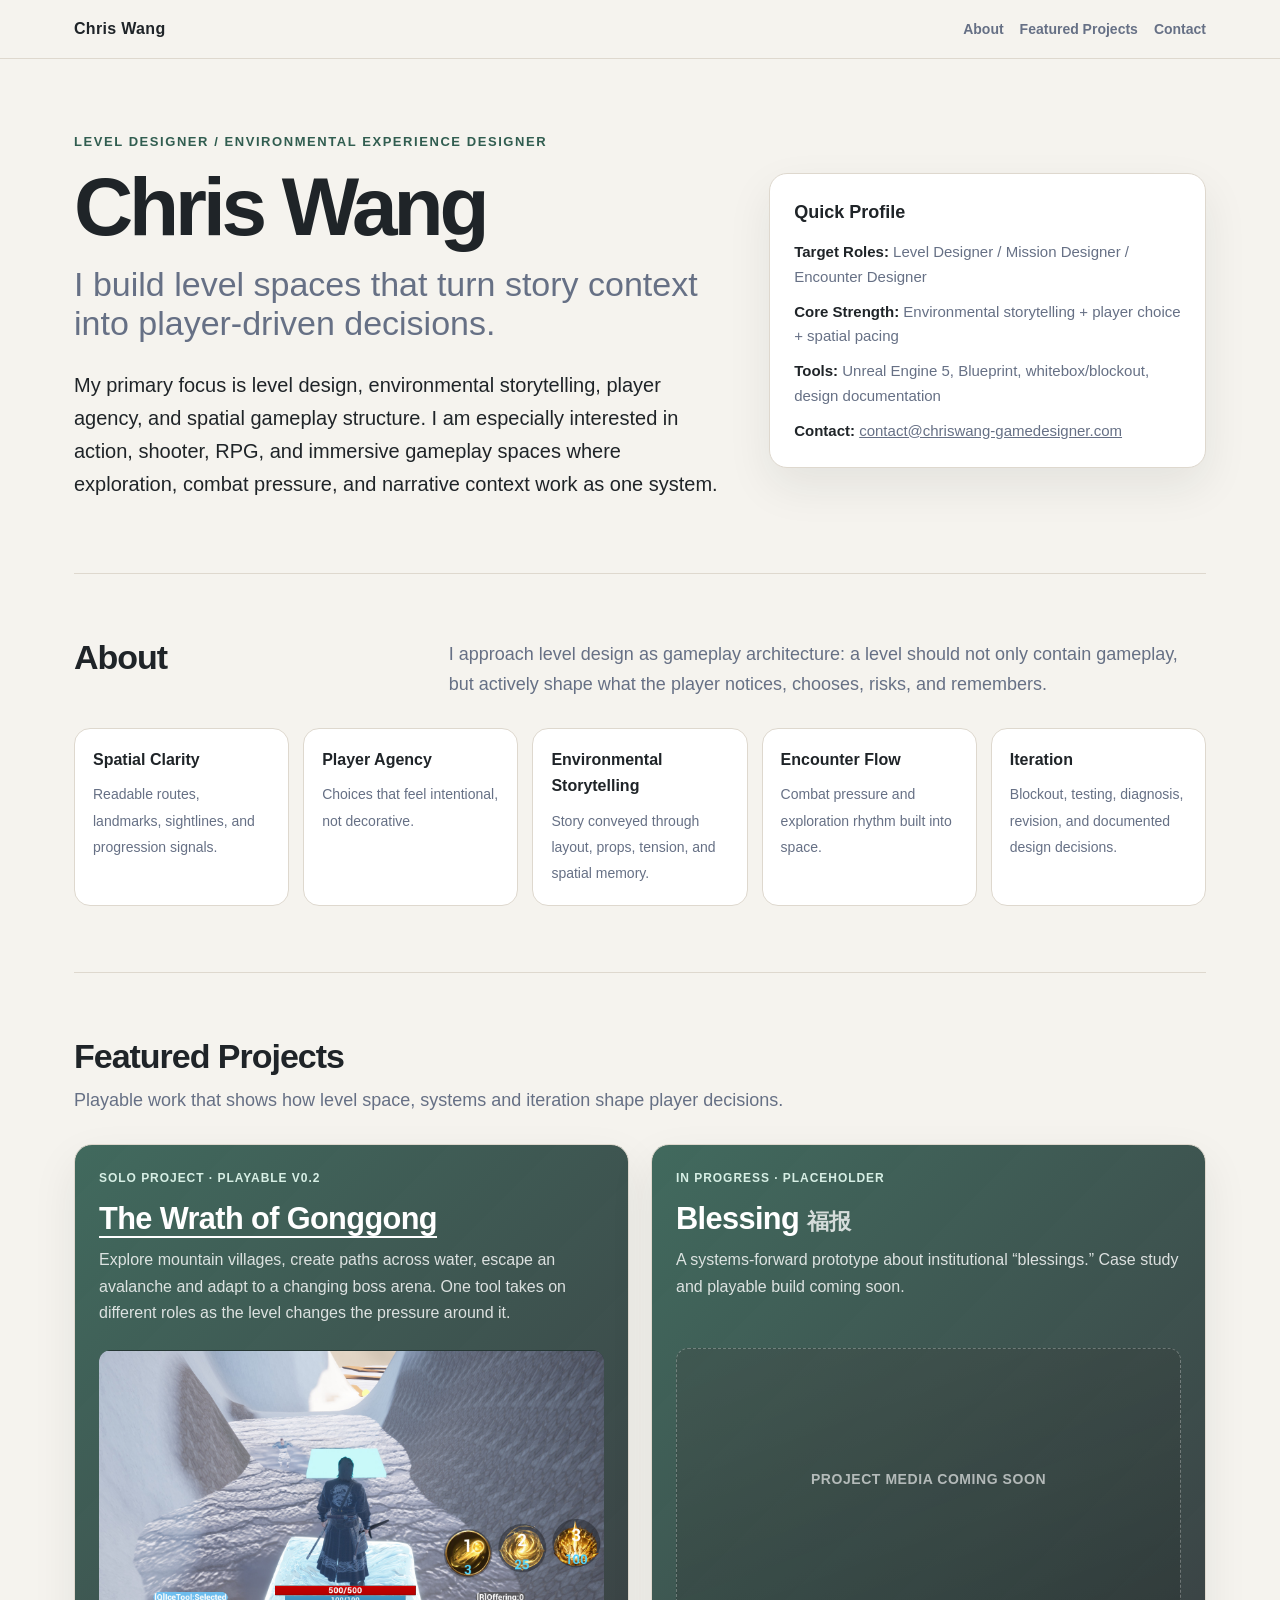
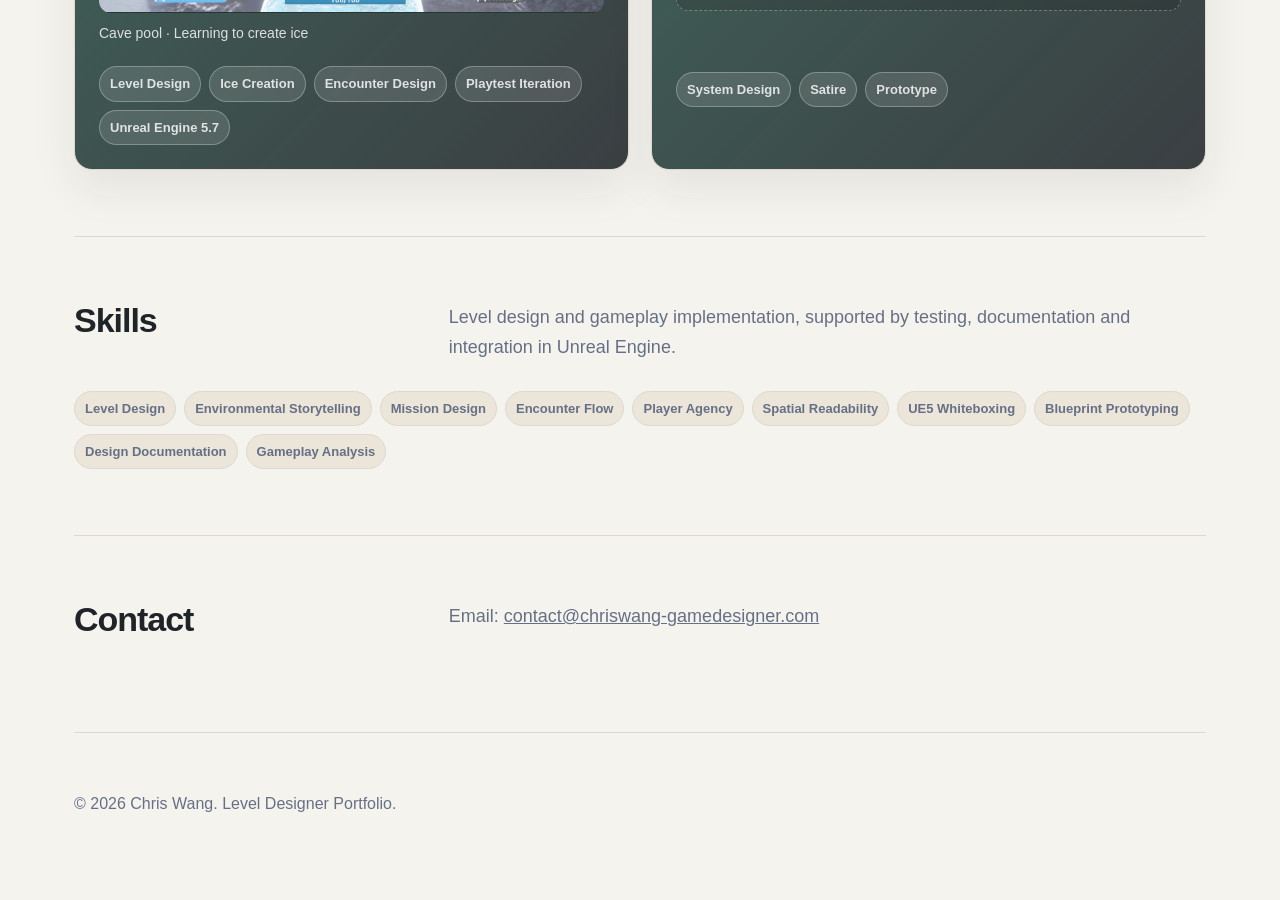
==== index.html @ 98081b34 "Add portfolio favicon from Chris badge portrait Crop the ID badge avatar and name into circular tab " ====
<!DOCTYPE html>
<html lang="en">
<head>
    <meta charset="UTF-8">
    <meta name="viewport" content="width=device-width, initial-scale=1.0">
    <meta name="description" content="Chris Wang — Level Designer. Explore The Wrath of Gonggong: a playable Unreal Engine 5.7 RPG prototype, with level flow, ice creation, playtest iterations and a downloadable case study.">
    <title>Chris Wang — Level Designer Portfolio</title>

    <link rel="icon" href="assets/favicon.ico" sizes="any">
    <link rel="icon" type="image/png" sizes="32x32" href="assets/favicon-32.png">
    <link rel="icon" type="image/png" sizes="16x16" href="assets/favicon-16.png">
    <link rel="apple-touch-icon" sizes="180x180" href="assets/apple-touch-icon.png">

    <script src="assets/home-navigation.js"></script>
    <link rel="stylesheet" href="assets/portfolio.css">
    <script src="assets/carousel.js" defer></script>
</head>

<body>

    <div class="topbar">
        <div class="topbar-inner">
            <div class="brand">Chris Wang</div>
            <nav>
                <button type="button" data-scroll-target="about">About</button>
                <button type="button" data-scroll-target="level-projects">Featured Projects</button>

                <button type="button" data-scroll-target="contact">Contact</button>
            </nav>
        </div>
    </div>

    <main class="page">
        <header class="hero" id="top">
            <div>
                <div class="eyebrow">Level Designer / Environmental Experience Designer</div>
                <h1>Chris Wang</h1>
                <p class="role">I build level spaces that turn story context into player-driven decisions.</p>
                <p class="hero-copy">
                    My primary focus is level design, environmental storytelling, player agency, and spatial gameplay structure.
                    I am especially interested in action, shooter, RPG, and immersive gameplay spaces where exploration,
                    combat pressure, and narrative context work as one system.
                </p>

            </div>

            <aside class="hero-side">
                <h2>Quick Profile</h2>
                <ul class="quick-list">
                    <li><strong>Target Roles:</strong> Level Designer / Mission Designer / Encounter Designer</li>
                    <li><strong>Core Strength:</strong> Environmental storytelling + player choice + spatial pacing</li>
                    <li><strong>Tools:</strong> Unreal Engine 5, Blueprint, whitebox/blockout, design documentation</li>
                    <li><strong>Contact:</strong> <a href="mailto:contact@chriswang-gamedesigner.com">contact@chriswang-gamedesigner.com</a></li>
                </ul>
            </aside>
        </header>

        <section id="about">
            <div class="section-head">
                <h2>About</h2>
                <p>
                    I approach level design as gameplay architecture: a level should not only contain gameplay,
                    but actively shape what the player notices, chooses, risks, and remembers.
                </p>
            </div>

            <div class="pillars">
                <div class="pillar">
                    <strong>Spatial Clarity</strong>
                    <span>Readable routes, landmarks, sightlines, and progression signals.</span>
                </div>
                <div class="pillar">
                    <strong>Player Agency</strong>
                    <span>Choices that feel intentional, not decorative.</span>
                </div>
                <div class="pillar">
                    <strong>Environmental Storytelling</strong>
                    <span>Story conveyed through layout, props, tension, and spatial memory.</span>
                </div>
                <div class="pillar">
                    <strong>Encounter Flow</strong>
                    <span>Combat pressure and exploration rhythm built into space.</span>
                </div>
                <div class="pillar">
                    <strong>Iteration</strong>
                    <span>Blockout, testing, diagnosis, revision, and documented design decisions.</span>
                </div>
            </div>
        </section>

                <section id="level-projects">
            <div class="section-head stack">
                <h2>Featured Projects</h2>
                <p>Playable work that shows how level space, systems and iteration shape player decisions.</p>
            </div>

            <div class="grid two featured-projects">
                <article class="card project-card featured">
      <div class="project-kicker">Solo project · Playable V0.2</div><h3 class="project-title"><a href="gonggong.html" target="_blank" rel="noopener">The Wrath of Gonggong<span class="sr-only"> (opens in a new tab)</span></a></h3>
      <p>Explore mountain villages, create paths across water, escape an avalanche and adapt to a changing boss arena. One tool takes on different roles as the level changes the pressure around it.</p>
      <div class="carousel" role="region" aria-roledescription="carousel" aria-label="The Wrath of Gonggong screenshots" data-carousel>
        <div class="carousel-viewport" tabindex="0" aria-label="Project screenshots. Use the left and right arrow keys to change images.">
          <div class="carousel-track"><figure class="carousel-slide" role="group" aria-roledescription="slide" aria-label="1 of 6" data-caption="Cave pool · Learning to create ice">
          <img src="assets/images/ice-learning.jpg" alt="The player stands on an ice platform while crossing the cave pool" width="1476" height="762" loading="lazy" decoding="async" draggable="false">
        </figure>
<figure class="carousel-slide" role="group" aria-roledescription="slide" aria-label="2 of 6" data-caption="Taoyuan waters · Choosing a route">
          <img src="assets/images/ice-choice.jpg" alt="Annotated gameplay view of the bridge route and the direct route across water" width="1563" height="785" loading="lazy" decoding="async" draggable="false">
        </figure>
<figure class="carousel-slide" role="group" aria-roledescription="slide" aria-label="3 of 6" data-caption="Sheltered valley · The revised troll encounter">
          <img src="assets/images/troll-after.jpg" alt="Three trolls inside the revised encounter with its ice wall visible" width="1269" height="639" loading="lazy" decoding="async" draggable="false">
        </figure>
<figure class="carousel-slide" role="group" aria-roledescription="slide" aria-label="4 of 6" data-caption="Avalanche · Making the threat clearer">
          <img src="assets/images/avalanche-after.jpg" alt="The revised avalanche front with larger and more densely arranged snowballs" width="1263" height="617" loading="lazy" decoding="async" draggable="false">
        </figure>
<figure class="carousel-slide" role="group" aria-roledescription="slide" aria-label="5 of 6" data-caption="Avalanche river · Crossing under pressure">
          <img src="assets/images/ice-pressure.jpg" alt="The river and distant cave ahead of the player during the escape" width="1473" height="747" loading="lazy" decoding="async" draggable="false">
        </figure>
<figure class="carousel-slide" role="group" aria-roledescription="slide" aria-label="6 of 6" data-caption="Boss cave · Creating safe footing">
          <img src="assets/images/ice-combat.jpg" alt="The player uses a created ice platform during the boss encounter" width="1521" height="783" loading="lazy" decoding="async" draggable="false">
        </figure></div>
          <button class="carousel-arrow carousel-prev" type="button" aria-label="Previous screenshot" hidden><svg viewBox="0 0 24 24" aria-hidden="true"><path d="m15 5-7 7 7 7"/></svg></button>
          <button class="carousel-arrow carousel-next" type="button" aria-label="Next screenshot" hidden><svg viewBox="0 0 24 24" aria-hidden="true"><path d="m9 5 7 7-7 7"/></svg></button>
        </div>
        <div class="carousel-footer">
          <p class="carousel-caption">Cave pool · Learning to create ice</p>
        </div>
        <span class="sr-only carousel-announcement" aria-live="polite" aria-atomic="true"></span>
      </div>
      <div class="tag-list"><span class="tag">Level Design</span><span class="tag">Ice Creation</span><span class="tag">Encounter Design</span><span class="tag">Playtest Iteration</span><span class="tag">Unreal Engine 5.7</span></div>
    </article>

                <article class="card project-card featured placeholder" aria-label="Blessing project placeholder">
                    <div class="project-kicker">In progress · Placeholder</div>
                    <h3 class="project-title">Blessing <span class="title-zh">福报</span></h3>
                    <p>A systems-forward prototype about institutional “blessings.” Case study and playable build coming soon.</p>
                    <div class="placeholder-media" role="img" aria-label="Screenshot placeholder for Blessing">
                        <span>Project media coming soon</span>
                    </div>
                    <div class="tag-list"><span class="tag">System Design</span><span class="tag">Satire</span><span class="tag">Prototype</span></div>
                </article>
            </div>
        </section>

<section id="skills">
            <div class="section-head">
                <h2>Skills</h2>
                <p>
                    Level design and gameplay implementation, supported by testing, documentation and integration in Unreal Engine.
                </p>
            </div>

            <div class="tag-list">
                <span class="tag">Level Design</span>
                <span class="tag">Environmental Storytelling</span>
                <span class="tag">Mission Design</span>
                <span class="tag">Encounter Flow</span>
                <span class="tag">Player Agency</span>
                <span class="tag">Spatial Readability</span>
                <span class="tag">UE5 Whiteboxing</span>
                <span class="tag">Blueprint Prototyping</span>
                <span class="tag">Design Documentation</span>
                <span class="tag">Gameplay Analysis</span>
            </div>
        </section>

        <section id="contact">
            <div class="section-head">
                <h2>Contact</h2>
                <p>
                    Email: <a href="mailto:contact@chriswang-gamedesigner.com">contact@chriswang-gamedesigner.com</a>
                </p>
            </div>
        </section>

        <footer>
            <p>© 2026 Chris Wang. Level Designer Portfolio.</p>
        </footer>
    </main>

</body>
</html>
---- assets/portfolio.css ----
:root {
    --bg: #f5f3ee;
    --panel: #ffffff;
    --ink: #1f2428;
    --muted: #667085;
    --line: #ded8ce;
    --soft: #ebe5da;
    --accent: #315d50;
    --accent-2: #9b6a3a;
    --warning: #fff6dc;
    --shadow: 0 18px 45px rgba(31, 36, 40, 0.08);
    --radius: 18px;
}

* {
    box-sizing: border-box;
}

html {
    scroll-behavior: smooth;
}

body {
    margin: 0;
    font-family: Arial, Helvetica, sans-serif;
    background: var(--bg);
    color: var(--ink);
    line-height: 1.65;
}

a {
    color: inherit;
}

.page {
    max-width: 1180px;
    margin: 0 auto;
    padding: 0 24px 56px;
}

.topbar {
    position: sticky;
    top: 0;
    z-index: 100;
    background: rgba(245, 243, 238, 0.94);
    backdrop-filter: blur(10px);
    border-bottom: 1px solid var(--line);
}

.topbar-inner {
    max-width: 1180px;
    margin: 0 auto;
    padding: 16px 24px;
    display: flex;
    align-items: center;
    justify-content: space-between;
    gap: 24px;
}

.brand {
    font-weight: 800;
    letter-spacing: 0.02em;
}

nav {
    display: flex;
    gap: 16px;
    flex-wrap: wrap;
    justify-content: flex-end;
    font-size: 14px;
    color: var(--muted);
}

nav a, nav button {
    text-decoration: none;
    font-weight: 700;
}

nav a:hover, nav button:hover {
    color: var(--ink);
    text-decoration: underline;
    text-underline-offset: 4px;
}

.hero {
    padding: 72px 0 52px;
    display: grid;
    grid-template-columns: 1.2fr 0.8fr;
    gap: 40px;
    align-items: start;
    border-bottom: 1px solid var(--line);
}

.eyebrow {
    color: var(--accent);
    text-transform: uppercase;
    letter-spacing: 0.12em;
    font-size: 13px;
    font-weight: 800;
    margin-bottom: 14px;
}

h1 {
    font-size: clamp(44px, 7vw, 82px);
    line-height: 0.98;
    margin: 0;
    letter-spacing: -0.05em;
}

.role {
    font-size: clamp(22px, 3vw, 34px);
    line-height: 1.15;
    margin: 18px 0 0;
    color: var(--muted);
    font-weight: 500;
}

.hero-copy {
    max-width: 760px;
    margin-top: 26px;
    font-size: 20px;
}

.hero-side {
    background: var(--panel);
    border: 1px solid var(--line);
    border-radius: var(--radius);
    padding: 24px;
    box-shadow: var(--shadow);
    align-self: start;
    margin-top: 42px;
}

.hero-side h2 {
    font-size: 18px;
    margin: 0 0 12px;
}

.quick-list {
    list-style: none;
    padding: 0;
    margin: 0;
    display: grid;
    gap: 10px;
    color: var(--muted);
    font-size: 15px;
}

.quick-list strong {
    color: var(--ink);
}

.cta-row {
    display: flex;
    flex-wrap: wrap;
    gap: 12px;
    margin-top: 28px;
}

.btn {
    display: inline-flex;
    align-items: center;
    justify-content: center;
    padding: 12px 16px;
    border-radius: 999px;
    font-weight: 800;
    text-decoration: none;
    border: 1px solid var(--ink);
    transition: transform 0.12s ease, background 0.12s ease;
}

.btn:hover {
    transform: translateY(-1px);
}

.btn.primary {
    color: white;
    background: var(--ink);
}

.btn.secondary {
    background: transparent;
}

section {
    padding: 66px 0;
    border-bottom: 1px solid var(--line);
}

.section-head {
    display: grid;
    grid-template-columns: 0.45fr 1fr;
    gap: 34px;
    margin-bottom: 28px;
}

.section-head h2 {
    font-size: 34px;
    line-height: 1.05;
    margin: 0;
    letter-spacing: -0.03em;
}

.section-head p {
    margin: 0;
    color: var(--muted);
    font-size: 18px;
    max-width: 760px;
}

.section-head.stack {
    grid-template-columns: 1fr;
    gap: 12px;
}

.section-head.stack p {
    max-width: 720px;
}

.grid {
    display: grid;
    gap: 22px;
}

.grid.two {
    grid-template-columns: repeat(2, minmax(0, 1fr));
}

.grid.three {
    grid-template-columns: repeat(3, minmax(0, 1fr));
}

.card {
    background: var(--panel);
    border: 1px solid var(--line);
    border-radius: var(--radius);
    padding: 24px;
    box-shadow: var(--shadow);
}

.card h3,
.card h4 {
    margin-top: 0;
    line-height: 1.18;
}

.card p {
    color: var(--muted);
}

.project-card {
    display: flex;
    flex-direction: column;
    min-height: 100%;
    text-decoration: none;
    color: inherit;
    position: relative;
    overflow: hidden;
}



.project-card.featured {
    grid-column: span 1;
    min-height: 0;
    background:
        linear-gradient(135deg, rgba(49, 93, 80, 0.92), rgba(31, 36, 40, 0.88)),
        var(--panel);
    color: white;
}

.featured-projects {
    align-items: stretch;
}

.featured-projects .project-card.featured {
    min-height: 100%;
    display: grid;
    grid-template-rows: auto auto auto minmax(0, 1fr) auto;
    grid-template-areas:
        "kicker"
        "title"
        "summary"
        "media"
        "tags";
    gap: 0;
}

.featured-projects .project-kicker { grid-area: kicker; }
.featured-projects .project-title { grid-area: title; }
.featured-projects .project-card.featured > p { grid-area: summary; margin: 0 0 4px; min-height: 4.8em; }
.featured-projects .carousel,
.featured-projects .placeholder-media { grid-area: media; align-self: start; width: 100%; }
.featured-projects .tag-list {
    grid-area: tags;
    margin-top: 18px;
    min-height: 4.6em;
    align-content: start;
}

.featured-projects .placeholder-media {
    margin: 20px 0 4px;
}


.project-card.featured .project-title .title-zh {
    font-weight: 600;
    opacity: 0.78;
    font-size: 0.72em;
    letter-spacing: 0;
}

.placeholder-media {
    margin: 20px 0 4px;
    aspect-ratio: 1.92;
    border-radius: 12px;
    background:
        linear-gradient(160deg, rgba(255, 255, 255, 0.08), rgba(255, 255, 255, 0.02)),
        rgba(22, 32, 30, 0.35);
    border: 1px dashed rgba(255, 255, 255, 0.28);
    display: grid;
    place-items: center;
    text-align: center;
    padding: 24px;
    color: rgba(255, 255, 255, 0.62);
    font-size: 14px;
    font-weight: 700;
    letter-spacing: 0.04em;
    text-transform: uppercase;
}

.project-card.featured p,
.project-card.featured .meta,
.project-card.featured .tag {
    color: rgba(255, 255, 255, 0.82);
}

.project-title {
    font-size: 28px;
    margin: 0 0 10px;
    letter-spacing: -0.02em;
}

.project-card.featured .project-title {
    font-size: clamp(26px, 2.4vw, 32px);
}

.project-kicker {
    font-weight: 800;
    color: var(--accent);
    text-transform: uppercase;
    letter-spacing: 0.08em;
    font-size: 12px;
    margin-bottom: 12px;
}

.project-card.featured .project-kicker {
    color: #d7efe5;
}

.tag-list {
    display: flex;
    flex-wrap: wrap;
    gap: 8px;
    margin: 18px 0 0;
}

.tag {
    display: inline-flex;
    align-items: center;
    border: 1px solid var(--line);
    background: var(--soft);
    border-radius: 999px;
    padding: 6px 10px;
    font-size: 13px;
    font-weight: 700;
    color: var(--muted);
}

.featured .tag {
    border-color: rgba(255, 255, 255, 0.28);
    background: rgba(255, 255, 255, 0.12);
}

.meta {
    margin-top: auto;
    padding-top: 26px;
    color: var(--muted);
    font-weight: 800;
}

.pillars {
    display: grid;
    grid-template-columns: repeat(5, minmax(0, 1fr));
    gap: 14px;
}

.pillar {
    background: var(--panel);
    border: 1px solid var(--line);
    border-radius: 16px;
    padding: 18px;
}

.pillar strong {
    display: block;
    margin-bottom: 8px;
}

.pillar span {
    color: var(--muted);
    font-size: 14px;
}

.detail {
    padding-top: 84px;
}

.detail-header {
    background: var(--panel);
    border: 1px solid var(--line);
    border-radius: 26px;
    padding: 34px;
    box-shadow: var(--shadow);
}

.detail-header h2 {
    font-size: 44px;
    line-height: 1.05;
    letter-spacing: -0.04em;
    margin: 0 0 14px;
}

.detail-header p {
    font-size: 18px;
    color: var(--muted);
    max-width: 840px;
}

.detail-layout {
    display: grid;
    grid-template-columns: 0.82fr 1.18fr;
    gap: 24px;
    margin-top: 26px;
}

.sidebar-box {
    background: var(--panel);
    border: 1px solid var(--line);
    border-radius: var(--radius);
    padding: 22px;
    height: fit-content;
}

.sidebar-box h3 {
    margin-top: 0;
}

.check-list {
    padding-left: 20px;
    color: var(--muted);
}

.check-list li {
    margin: 8px 0;
}

.module {
    background: var(--panel);
    border: 1px solid var(--line);
    border-radius: var(--radius);
    padding: 24px;
    margin-bottom: 20px;
    box-shadow: var(--shadow);
}

.module h3 {
    margin-top: 0;
    font-size: 24px;
}

.module p,
.module li {
    color: var(--muted);
}

.table {
    width: 100%;
    border-collapse: collapse;
    margin-top: 16px;
    overflow: hidden;
    border-radius: 12px;
}

.table th,
.table td {
    text-align: left;
    vertical-align: top;
    border: 1px solid var(--line);
    padding: 12px;
}

.table th {
    background: var(--soft);
}

.process-strip {
    display: grid;
    grid-template-columns: repeat(4, minmax(0, 1fr));
    gap: 12px;
}

.step {
    background: var(--panel);
    border: 1px solid var(--line);
    border-radius: 16px;
    padding: 18px;
}

.step b {
    display: inline-flex;
    align-items: center;
    justify-content: center;
    width: 30px;
    height: 30px;
    border-radius: 999px;
    background: var(--ink);
    color: white;
    margin-bottom: 12px;
}

.note {
    background: var(--warning);
    border-left: 5px solid #d2a33a;
    border-radius: 12px;
    padding: 16px 18px;
    color: #5f4520;
}

footer {
    padding: 42px 0 10px;
    color: var(--muted);
}

@media (max-width: 980px) {
    .hero,
    .section-head,
    .detail-layout {
        grid-template-columns: 1fr;
    }

    .hero-side {
        margin-top: 0;
    }

    .project-card.featured {
        grid-column: span 1;
    }

    .grid.three,
    .grid.two,
    .pillars,
    .process-strip {
        grid-template-columns: 1fr;
    }
}

@media (max-width: 680px) {
    .topbar-inner {
        align-items: flex-start;
        flex-direction: column;
    }

    nav {
        justify-content: flex-start;
    }

    .page {
        padding: 0 16px 40px;
    }

    .hero {
        padding-top: 52px;
    }

    .detail-header h2 {
        font-size: 34px;
    }

    .project-card.featured .project-title {
        font-size: 32px;
    }
}


/* Published project materials, using the existing portfolio theme. */
section, header[id] { scroll-margin-top: 100px; }
a:focus-visible, summary:focus-visible, [tabindex]:focus-visible { outline: 3px solid var(--accent-2); outline-offset: 5px; }
.project-cover { display: block; width: 100%; height: auto; border-radius: 12px; margin: 20px 0; }
.detail-layout { grid-template-columns: minmax(0, .52fr) minmax(0, 1.48fr); }
.detail-layout > *, .quick-list li { min-width: 0; overflow-wrap: anywhere; }
.evidence-image { margin: 20px 0; }
.evidence-image img { display: block; width: 100%; height: auto; border: 1px solid var(--line); border-radius: 10px; }
figcaption, .caption { font-size: 14px; color: var(--muted); line-height: 1.5; margin-top: 10px; }
.comparison-grid, .mechanic-grid { display: grid; grid-template-columns: repeat(2, minmax(0, 1fr)); gap: 20px; }
.mechanic-stage h4 { font-size: 20px; margin-bottom: 0; }
.mechanic-stage .evidence-image { margin: 16px 0; }
.mechanic-stage figcaption { display: none; }
.material-links { list-style: none; padding: 0; margin: 0 0 26px; }
.material-links li { margin: 16px 0; }
.material-links a { font-weight: 700; text-underline-offset: 3px; }
.material-links span { display: block; font-size: 14px; color: var(--muted); }
details { border-top: 1px solid var(--line); padding-top: 18px; }
summary { font-weight: 700; cursor: pointer; }
.table-scroll { max-width: 100%; overflow-x: auto; }
.table { font-size: 14px; min-width: 530px; line-height: 1.55; }
.table tbody th { background: transparent; }
.table th:first-child { width: 22%; }
.topbar-inner { gap: 16px; }
@media (max-width: 980px) { .detail-layout { grid-template-columns: 1fr; } }
@media (max-width: 680px) {
    section, header[id] { scroll-margin-top: 125px; }
    .comparison-grid, .mechanic-grid { grid-template-columns: 1fr; }
    .detail-header, .module, .card, .hero-side { padding: 22px; }
    .btn { max-width: 100%; font-size: 15px; text-align: center; }
    nav { gap: 8px 15px; }
    .project-cover { border-radius: 8px; }
    .table { min-width: 0; }
    .table thead { position: absolute; width: 1px; height: 1px; overflow: hidden; clip-path: inset(50%); }
    .table, .table tbody, .table tr, .table td, .table tbody th { display: block; width: 100%; }
    .table tr { margin-bottom: 16px; }
    .table tbody th:first-child { background: var(--soft); width: 100%; }
    .table td { border-top: 0; }
    .table td::before { display: block; font-weight: 700; color: var(--ink); margin-bottom: 4px; }
    .table td:nth-child(2)::before { content: "Player activity"; }
    .table td:nth-child(3)::before { content: "Design purpose"; }
}
@media (prefers-reduced-motion: reduce) { html { scroll-behavior: auto; } .btn { transition: none; } }

/* The project title is the card's only navigation link. */
.project-title a {
    text-decoration: underline;
    text-decoration-thickness: 2px;
    text-underline-offset: 7px;
    transition: color 150ms ease;
}
.project-title a:hover, .project-title a:focus-visible { color: #bfe8d9; }
.brand { text-decoration: none; }
button { font: inherit; }
nav button { padding: 0; border: 0; background: none; color: inherit; font-weight: 700; cursor: pointer; }
button.btn { cursor: pointer; }
button:focus-visible { outline: 3px solid #d2a33a; outline-offset: 4px; }
[hidden] { display: none !important; }
.sr-only {
    position: absolute;
    width: 1px;
    height: 1px;
    padding: 0;
    margin: -1px;
    overflow: hidden;
    clip-path: inset(50%);
    white-space: nowrap;
    border: 0;
}

.carousel { margin: 20px 0 4px; min-width: 0; }
.carousel-viewport {
    position: relative;
    overflow: hidden;
    border-radius: 12px;
    background: #253734;
    touch-action: pan-y pinch-zoom;
}
.carousel-track { display: flex; }
.carousel-track.is-moving { transition: transform 450ms ease-in-out; }
.carousel-slide { margin: 0; flex: 0 0 100%; min-width: 0; }
.carousel-slide img {
    display: block;
    width: 100%;
    height: auto;
    aspect-ratio: 1.92;
    object-fit: contain;
    user-select: none;
}
.carousel:not(.is-ready) .carousel-slide:not(:first-child) { display: none; }
.carousel-arrow {
    position: absolute;
    top: 50%;
    transform: translateY(-50%);
    width: 44px;
    height: 52px;
    display: grid;
    place-items: center;
    padding: 10px;
    border: 1px solid rgba(255, 255, 255, .45);
    border-radius: 10px;
    background: rgba(22, 32, 30, .75);
    color: #fff;
    cursor: pointer;
    opacity: 0;
    pointer-events: none;
    transition: opacity 150ms ease, background 150ms ease;
}
.carousel-prev { left: 14px; }
.carousel-next { right: 14px; }
.carousel-arrow svg { width: 24px; height: 24px; fill: none; stroke: currentColor; stroke-width: 2; }
.carousel-viewport:hover .carousel-arrow,
.carousel-viewport:focus-visible .carousel-arrow,
.carousel-viewport:has(:focus-visible) .carousel-arrow { opacity: 1; pointer-events: auto; }
.carousel-arrow:hover { background: rgba(22, 32, 30, .95); }
.carousel-footer { padding-top: 10px; }
.carousel-footer .carousel-caption { margin: 0; font-size: 14px; line-height: 1.5; color: #e0e9e6; }

/* A wider reading page, with separate summary and materials rails. */
.project-page .page, .project-page .topbar-inner { max-width: 1600px; padding-left: 32px; padding-right: 32px; }
.project-page-content { padding-top: 26px; }
.project-page .detail-header h1 { font-size: clamp(34px, 4.2vw, 56px); line-height: 1.08; letter-spacing: -.04em; }
.project-page .detail-header p { max-width: 950px; }
.project-page #process { padding: 44px 0; }
.project-page .section-head { grid-template-columns: 250px minmax(0, 1fr); gap: 24px; }
.project-page .section-head p { max-width: 930px; font-size: 17px; }
.project-page .section-head h2 { font-size: 30px; }
.project-page .process-strip { gap: 16px; }
.project-page .step { padding: 20px; }
.project-page .step h3 { margin: 4px 0 12px; font-size: 19px; }
.project-page .step p { margin: 0; font-size: 15px; color: var(--muted); line-height: 1.6; }
.project-page .step b { margin-bottom: 8px; }
.project-case { padding: 36px 0 44px; }
.project-page .detail-layout {
    grid-template-columns: 240px minmax(0, 1fr) 260px;
    grid-template-areas: "summary content materials";
    gap: 24px;
    margin: 0;
    align-items: start;
}
.project-summary { grid-area: summary; }
.case-content { grid-area: content; }
.project-materials { grid-area: materials; scroll-margin-top: 95px; }
.project-page .sidebar-box { padding: 20px; overflow-wrap: normal; font-size: 14px; line-height: 1.6; }
.project-page .sidebar-box h2 { font-size: 18px; line-height: 1.3; margin: 0 0 20px; }
.summary-list { margin: 0; }
.summary-list dt { font-weight: 700; margin-top: 18px; color: var(--ink); }
.summary-list dt:first-child { margin-top: 0; }
.summary-list dd { margin: 4px 0 0; color: var(--muted); }
.project-page .material-links { margin-bottom: 22px; }
.project-page .material-links li { margin: 0 0 18px; }
.project-page .material-links li:last-child { margin-bottom: 0; }
.project-page .material-links span { font-size: 13px; margin-top: 4px; }
.project-page .check-list { padding-left: 18px; }
.project-page .module { padding: 28px; overflow-wrap: normal; }
.project-page .module h3 { font-size: 25px; line-height: 1.3; margin-bottom: 22px; }
.project-page .module p { line-height: 1.7; }
.project-page .module:last-child { margin-bottom: 0; }
.project-page .table { min-width: 0; }
.project-page .comparison-grid, .project-page .mechanic-grid { gap: 20px; }
.project-page .caption, .project-page figcaption { font-size: 13px; }

@media (max-width: 1279px) {
    .project-page .detail-layout { grid-template-columns: repeat(2, minmax(0, 1fr)); grid-template-areas: "summary materials" "content content"; }
    .project-page .sidebar-box { height: 100%; font-size: 15px; }
    .project-page .summary-list { display: grid; grid-template-columns: 78px 1fr; gap: 16px 12px; }
    .project-page .summary-list dt, .project-page .summary-list dd { margin: 0; }
    .project-page .process-strip { grid-template-columns: repeat(2, minmax(0, 1fr)); }
}
@media (max-width: 680px) {
    .carousel-footer .carousel-caption { font-size: 12px; }
    .carousel-arrow { width: 36px; height: 44px; padding: 6px; }
    .carousel-prev { left: 8px; }
    .carousel-next { right: 8px; }
    .project-page .page, .project-page .topbar-inner { padding-left: 16px; padding-right: 16px; }
    .project-page .detail-layout { grid-template-columns: 1fr; grid-template-areas: "summary" "materials" "content"; gap: 20px; }
    .project-page .section-head { grid-template-columns: 1fr; gap: 16px; }
    .project-page .process-strip { grid-template-columns: 1fr; }
    .project-page .module { padding: 22px; }
    .project-page .module h3 { font-size: 23px; }
    .project-page .summary-list { grid-template-columns: 1fr; gap: 0; }
    .project-page .summary-list dt { margin-top: 16px; }
    .project-page .summary-list dt:first-child { margin-top: 0; }
    .project-page .summary-list dd { margin-top: 4px; }
    .project-page .project-materials { scroll-margin-top: 130px; }
}
@media (hover: none), (pointer: coarse) { .carousel-arrow { opacity: 1; pointer-events: auto; } }
@media (prefers-reduced-motion: reduce) { .carousel-track.is-moving, .carousel-arrow, .project-title a { transition: none; } }
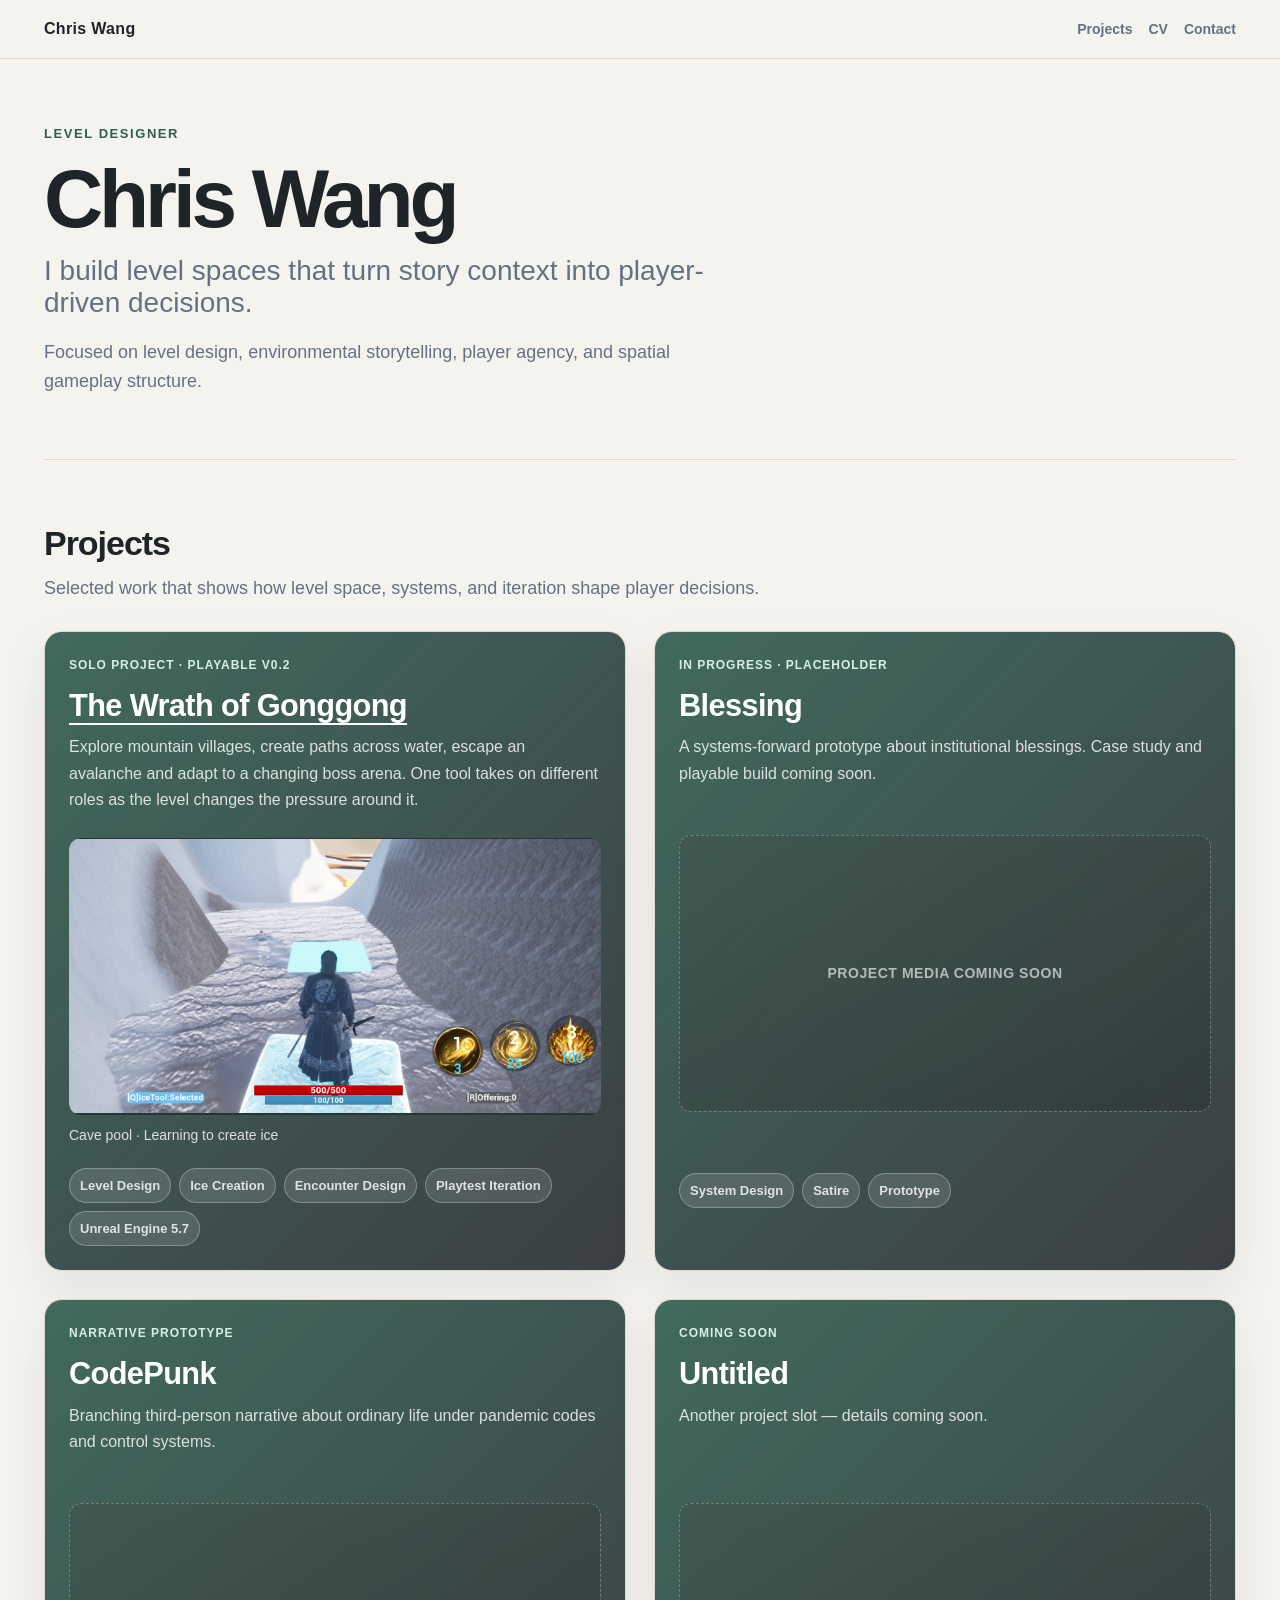
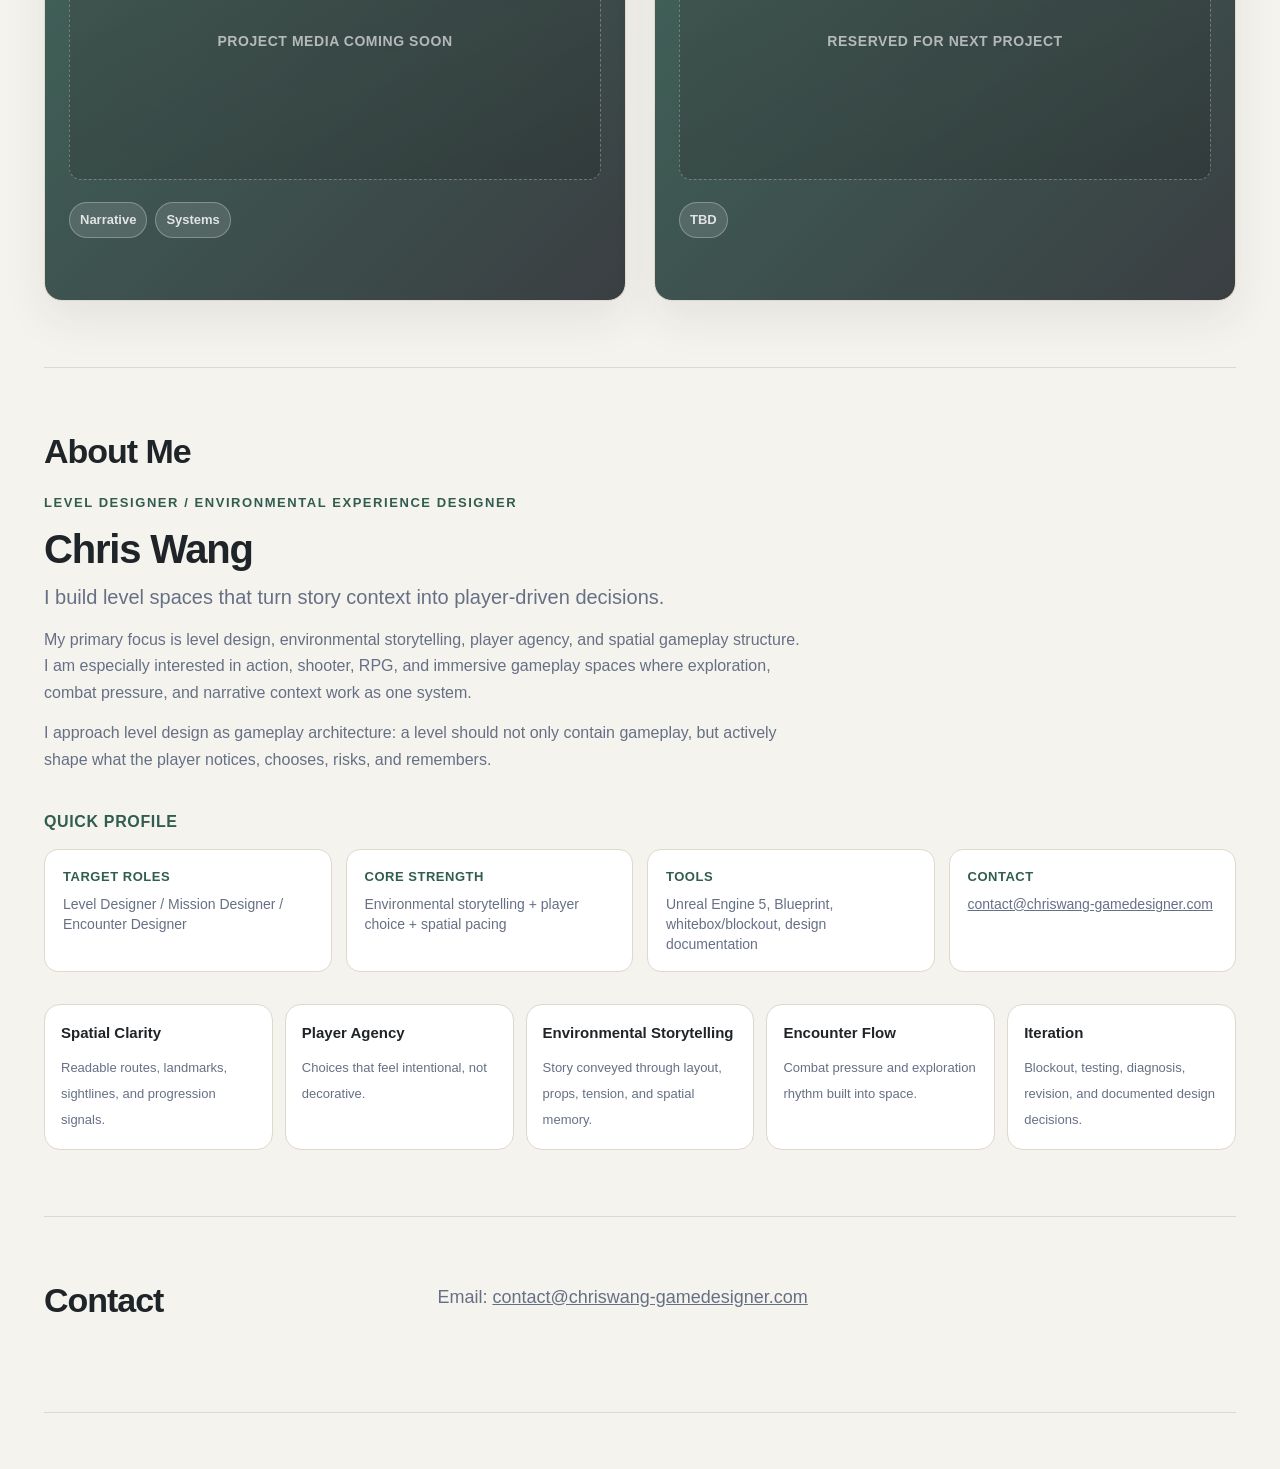
==== commit f697063a: "Redesign homepage: short intro, 2x2 projects, lighter About, CV page Rebuild index on redesign/wider" ====
--- a/index.html
+++ b/index.html
@@ -4,7 +4,7 @@
     <meta charset="UTF-8">
     <meta name="viewport" content="width=device-width, initial-scale=1.0">
     <meta name="description" content="Chris Wang — Level Designer. Explore The Wrath of Gonggong: a playable Unreal Engine 5.7 RPG prototype, with level flow, ice creation, playtest iterations and a downloadable case study.">
-    <title>Chris Wang — Level Designer Portfolio</title>
+    <title>Chris Wang's Game Portfolio</title>
 
     <link rel="icon" href="assets/favicon.ico" sizes="any">
     <link rel="icon" type="image/png" sizes="32x32" href="assets/favicon-32.png">
@@ -22,49 +22,157 @@
         <div class="topbar-inner">
             <div class="brand">Chris Wang</div>
             <nav>
-                <button type="button" data-scroll-target="about">About</button>
-                <button type="button" data-scroll-target="level-projects">Featured Projects</button>
-
+                <button type="button" data-scroll-target="projects">Projects</button>
+                <a href="cv.html" target="_blank" rel="noopener">CV<span class="sr-only"> (opens in a new tab)</span></a>
                 <button type="button" data-scroll-target="contact">Contact</button>
             </nav>
         </div>
     </div>
 
     <main class="page">
-        <header class="hero" id="top">
-            <div>
+        <header class="hero hero-compact" id="top">
+            <div class="eyebrow">Level Designer</div>
+            <h1>Chris Wang</h1>
+            <p class="role">I build level spaces that turn story context into player-driven decisions.</p>
+            <p class="hero-copy">
+                Focused on level design, environmental storytelling, player agency, and spatial gameplay structure.
+            </p>
+        </header>
+
+        <section id="projects">
+            <div class="section-head stack">
+                <h2>Projects</h2>
+                <p>Selected work that shows how level space, systems, and iteration shape player decisions.</p>
+            </div>
+
+            <div class="grid two featured-projects">
+                <article class="card project-card featured">
+                    <div class="project-kicker">Solo project · Playable V0.2</div>
+                    <h3 class="project-title"><a href="gonggong.html" target="_blank" rel="noopener">The Wrath of Gonggong<span class="sr-only"> (opens in a new tab)</span></a></h3>
+                    <p>Explore mountain villages, create paths across water, escape an avalanche and adapt to a changing boss arena. One tool takes on different roles as the level changes the pressure around it.</p>
+                    <div class="carousel" role="region" aria-roledescription="carousel" aria-label="The Wrath of Gonggong screenshots" data-carousel>
+                        <div class="carousel-viewport" tabindex="0" aria-label="Project screenshots. Use the left and right arrow keys to change images.">
+                            <div class="carousel-track">
+                                <figure class="carousel-slide" role="group" aria-roledescription="slide" aria-label="1 of 6" data-caption="Cave pool · Learning to create ice">
+                                    <img src="assets/images/ice-learning.jpg" alt="The player stands on an ice platform while crossing the cave pool" width="1476" height="762" loading="lazy" decoding="async" draggable="false">
+                                </figure>
+                                <figure class="carousel-slide" role="group" aria-roledescription="slide" aria-label="2 of 6" data-caption="Taoyuan waters · Choosing a route">
+                                    <img src="assets/images/ice-choice.jpg" alt="Annotated gameplay view of the bridge route and the direct route across water" width="1563" height="785" loading="lazy" decoding="async" draggable="false">
+                                </figure>
+                                <figure class="carousel-slide" role="group" aria-roledescription="slide" aria-label="3 of 6" data-caption="Sheltered valley · The revised troll encounter">
+                                    <img src="assets/images/troll-after.jpg" alt="Three trolls inside the revised encounter with its ice wall visible" width="1269" height="639" loading="lazy" decoding="async" draggable="false">
+                                </figure>
+                                <figure class="carousel-slide" role="group" aria-roledescription="slide" aria-label="4 of 6" data-caption="Avalanche · Making the threat clearer">
+                                    <img src="assets/images/avalanche-after.jpg" alt="The revised avalanche front with larger and more densely arranged snowballs" width="1263" height="617" loading="lazy" decoding="async" draggable="false">
+                                </figure>
+                                <figure class="carousel-slide" role="group" aria-roledescription="slide" aria-label="5 of 6" data-caption="Avalanche river · Crossing under pressure">
+                                    <img src="assets/images/ice-pressure.jpg" alt="The river and distant cave ahead of the player during the escape" width="1473" height="747" loading="lazy" decoding="async" draggable="false">
+                                </figure>
+                                <figure class="carousel-slide" role="group" aria-roledescription="slide" aria-label="6 of 6" data-caption="Boss cave · Creating safe footing">
+                                    <img src="assets/images/ice-combat.jpg" alt="The player uses a created ice platform during the boss encounter" width="1521" height="783" loading="lazy" decoding="async" draggable="false">
+                                </figure>
+                            </div>
+                            <button class="carousel-arrow carousel-prev" type="button" aria-label="Previous screenshot" hidden><svg viewBox="0 0 24 24" aria-hidden="true"><path d="m15 5-7 7 7 7"/></svg></button>
+                            <button class="carousel-arrow carousel-next" type="button" aria-label="Next screenshot" hidden><svg viewBox="0 0 24 24" aria-hidden="true"><path d="m9 5 7 7-7 7"/></svg></button>
+                        </div>
+                        <div class="carousel-footer">
+                            <p class="carousel-caption">Cave pool · Learning to create ice</p>
+                        </div>
+                        <span class="sr-only carousel-announcement" aria-live="polite" aria-atomic="true"></span>
+                    </div>
+                    <div class="tag-list">
+                        <span class="tag">Level Design</span>
+                        <span class="tag">Ice Creation</span>
+                        <span class="tag">Encounter Design</span>
+                        <span class="tag">Playtest Iteration</span>
+                        <span class="tag">Unreal Engine 5.7</span>
+                    </div>
+                </article>
+
+                <article class="card project-card featured placeholder" aria-label="Blessing project placeholder">
+                    <div class="project-kicker">In progress · Placeholder</div>
+                    <h3 class="project-title">Blessing</h3>
+                    <p>A systems-forward prototype about institutional blessings. Case study and playable build coming soon.</p>
+                    <div class="placeholder-media" role="img" aria-label="Screenshot placeholder for Blessing">
+                        <span>Project media coming soon</span>
+                    </div>
+                    <div class="tag-list">
+                        <span class="tag">System Design</span>
+                        <span class="tag">Satire</span>
+                        <span class="tag">Prototype</span>
+                    </div>
+                </article>
+
+                <article class="card project-card featured placeholder" aria-label="CodePunk project placeholder">
+                    <div class="project-kicker">Narrative Prototype</div>
+                    <h3 class="project-title">CodePunk</h3>
+                    <p>Branching third-person narrative about ordinary life under pandemic codes and control systems.</p>
+                    <div class="placeholder-media" role="img" aria-label="Screenshot placeholder for CodePunk">
+                        <span>Project media coming soon</span>
+                    </div>
+                    <div class="tag-list">
+                        <span class="tag">Narrative</span>
+                        <span class="tag">Systems</span>
+                    </div>
+                </article>
+
+                <article class="card project-card featured placeholder empty-slot" aria-label="Project slot coming soon">
+                    <div class="project-kicker">Coming soon</div>
+                    <h3 class="project-title">Untitled</h3>
+                    <p>Another project slot — details coming soon.</p>
+                    <div class="placeholder-media" role="img" aria-label="Empty project placeholder">
+                        <span>Reserved for next project</span>
+                    </div>
+                    <div class="tag-list">
+                        <span class="tag">TBD</span>
+                    </div>
+                </article>
+            </div>
+        </section>
+
+        <section id="about" class="about-section">
+            <div class="section-head stack">
+                <h2>About Me</h2>
+            </div>
+
+            <div class="about-intro">
                 <div class="eyebrow">Level Designer / Environmental Experience Designer</div>
-                <h1>Chris Wang</h1>
-                <p class="role">I build level spaces that turn story context into player-driven decisions.</p>
-                <p class="hero-copy">
+                <h3 class="about-name">Chris Wang</h3>
+                <p class="about-lead">I build level spaces that turn story context into player-driven decisions.</p>
+                <p class="about-body">
                     My primary focus is level design, environmental storytelling, player agency, and spatial gameplay structure.
                     I am especially interested in action, shooter, RPG, and immersive gameplay spaces where exploration,
                     combat pressure, and narrative context work as one system.
                 </p>
-
-            </div>
-
-            <aside class="hero-side">
-                <h2>Quick Profile</h2>
-                <ul class="quick-list">
-                    <li><strong>Target Roles:</strong> Level Designer / Mission Designer / Encounter Designer</li>
-                    <li><strong>Core Strength:</strong> Environmental storytelling + player choice + spatial pacing</li>
-                    <li><strong>Tools:</strong> Unreal Engine 5, Blueprint, whitebox/blockout, design documentation</li>
-                    <li><strong>Contact:</strong> <a href="mailto:contact@chriswang-gamedesigner.com">contact@chriswang-gamedesigner.com</a></li>
-                </ul>
-            </aside>
-        </header>
-
-        <section id="about">
-            <div class="section-head">
-                <h2>About</h2>
-                <p>
+                <p class="about-body">
                     I approach level design as gameplay architecture: a level should not only contain gameplay,
                     but actively shape what the player notices, chooses, risks, and remembers.
                 </p>
             </div>
 
-            <div class="pillars">
+            <div class="about-profile">
+                <h3 class="about-subhead">Quick Profile</h3>
+                <ul class="quick-profile-grid">
+                    <li>
+                        <strong>Target Roles</strong>
+                        <span>Level Designer / Mission Designer / Encounter Designer</span>
+                    </li>
+                    <li>
+                        <strong>Core Strength</strong>
+                        <span>Environmental storytelling + player choice + spatial pacing</span>
+                    </li>
+                    <li>
+                        <strong>Tools</strong>
+                        <span>Unreal Engine 5, Blueprint, whitebox/blockout, design documentation</span>
+                    </li>
+                    <li>
+                        <strong>Contact</strong>
+                        <span><a href="mailto:contact@chriswang-gamedesigner.com">contact@chriswang-gamedesigner.com</a></span>
+                    </li>
+                </ul>
+            </div>
+
+            <div class="pillars about-pillars">
                 <div class="pillar">
                     <strong>Spatial Clarity</strong>
                     <span>Readable routes, landmarks, sightlines, and progression signals.</span>
@@ -85,81 +193,6 @@
                     <strong>Iteration</strong>
                     <span>Blockout, testing, diagnosis, revision, and documented design decisions.</span>
                 </div>
-            </div>
-        </section>
-
-                <section id="level-projects">
-            <div class="section-head stack">
-                <h2>Featured Projects</h2>
-                <p>Playable work that shows how level space, systems and iteration shape player decisions.</p>
-            </div>
-
-            <div class="grid two featured-projects">
-                <article class="card project-card featured">
-      <div class="project-kicker">Solo project · Playable V0.2</div><h3 class="project-title"><a href="gonggong.html" target="_blank" rel="noopener">The Wrath of Gonggong<span class="sr-only"> (opens in a new tab)</span></a></h3>
-      <p>Explore mountain villages, create paths across water, escape an avalanche and adapt to a changing boss arena. One tool takes on different roles as the level changes the pressure around it.</p>
-      <div class="carousel" role="region" aria-roledescription="carousel" aria-label="The Wrath of Gonggong screenshots" data-carousel>
-        <div class="carousel-viewport" tabindex="0" aria-label="Project screenshots. Use the left and right arrow keys to change images.">
-          <div class="carousel-track"><figure class="carousel-slide" role="group" aria-roledescription="slide" aria-label="1 of 6" data-caption="Cave pool · Learning to create ice">
-          <img src="assets/images/ice-learning.jpg" alt="The player stands on an ice platform while crossing the cave pool" width="1476" height="762" loading="lazy" decoding="async" draggable="false">
-        </figure>
-<figure class="carousel-slide" role="group" aria-roledescription="slide" aria-label="2 of 6" data-caption="Taoyuan waters · Choosing a route">
-          <img src="assets/images/ice-choice.jpg" alt="Annotated gameplay view of the bridge route and the direct route across water" width="1563" height="785" loading="lazy" decoding="async" draggable="false">
-        </figure>
-<figure class="carousel-slide" role="group" aria-roledescription="slide" aria-label="3 of 6" data-caption="Sheltered valley · The revised troll encounter">
-          <img src="assets/images/troll-after.jpg" alt="Three trolls inside the revised encounter with its ice wall visible" width="1269" height="639" loading="lazy" decoding="async" draggable="false">
-        </figure>
-<figure class="carousel-slide" role="group" aria-roledescription="slide" aria-label="4 of 6" data-caption="Avalanche · Making the threat clearer">
-          <img src="assets/images/avalanche-after.jpg" alt="The revised avalanche front with larger and more densely arranged snowballs" width="1263" height="617" loading="lazy" decoding="async" draggable="false">
-        </figure>
-<figure class="carousel-slide" role="group" aria-roledescription="slide" aria-label="5 of 6" data-caption="Avalanche river · Crossing under pressure">
-          <img src="assets/images/ice-pressure.jpg" alt="The river and distant cave ahead of the player during the escape" width="1473" height="747" loading="lazy" decoding="async" draggable="false">
-        </figure>
-<figure class="carousel-slide" role="group" aria-roledescription="slide" aria-label="6 of 6" data-caption="Boss cave · Creating safe footing">
-          <img src="assets/images/ice-combat.jpg" alt="The player uses a created ice platform during the boss encounter" width="1521" height="783" loading="lazy" decoding="async" draggable="false">
-        </figure></div>
-          <button class="carousel-arrow carousel-prev" type="button" aria-label="Previous screenshot" hidden><svg viewBox="0 0 24 24" aria-hidden="true"><path d="m15 5-7 7 7 7"/></svg></button>
-          <button class="carousel-arrow carousel-next" type="button" aria-label="Next screenshot" hidden><svg viewBox="0 0 24 24" aria-hidden="true"><path d="m9 5 7 7-7 7"/></svg></button>
-        </div>
-        <div class="carousel-footer">
-          <p class="carousel-caption">Cave pool · Learning to create ice</p>
-        </div>
-        <span class="sr-only carousel-announcement" aria-live="polite" aria-atomic="true"></span>
-      </div>
-      <div class="tag-list"><span class="tag">Level Design</span><span class="tag">Ice Creation</span><span class="tag">Encounter Design</span><span class="tag">Playtest Iteration</span><span class="tag">Unreal Engine 5.7</span></div>
-    </article>
-
-                <article class="card project-card featured placeholder" aria-label="Blessing project placeholder">
-                    <div class="project-kicker">In progress · Placeholder</div>
-                    <h3 class="project-title">Blessing <span class="title-zh">福报</span></h3>
-                    <p>A systems-forward prototype about institutional “blessings.” Case study and playable build coming soon.</p>
-                    <div class="placeholder-media" role="img" aria-label="Screenshot placeholder for Blessing">
-                        <span>Project media coming soon</span>
-                    </div>
-                    <div class="tag-list"><span class="tag">System Design</span><span class="tag">Satire</span><span class="tag">Prototype</span></div>
-                </article>
-            </div>
-        </section>
-
-<section id="skills">
-            <div class="section-head">
-                <h2>Skills</h2>
-                <p>
-                    Level design and gameplay implementation, supported by testing, documentation and integration in Unreal Engine.
-                </p>
-            </div>
-
-            <div class="tag-list">
-                <span class="tag">Level Design</span>
-                <span class="tag">Environmental Storytelling</span>
-                <span class="tag">Mission Design</span>
-                <span class="tag">Encounter Flow</span>
-                <span class="tag">Player Agency</span>
-                <span class="tag">Spatial Readability</span>
-                <span class="tag">UE5 Whiteboxing</span>
-                <span class="tag">Blueprint Prototyping</span>
-                <span class="tag">Design Documentation</span>
-                <span class="tag">Gameplay Analysis</span>
             </div>
         </section>
 
@@ -171,10 +204,6 @@
                 </p>
             </div>
         </section>
-
-        <footer>
-            <p>© 2026 Chris Wang. Level Designer Portfolio.</p>
-        </footer>
     </main>
 
 </body>
--- a/assets/portfolio.css
+++ b/assets/portfolio.css
@@ -33,7 +33,7 @@
 }
 
 .page {
-    max-width: 1180px;
+    max-width: 1240px;
     margin: 0 auto;
     padding: 0 24px 56px;
 }
@@ -48,7 +48,7 @@
 }
 
 .topbar-inner {
-    max-width: 1180px;
+    max-width: 1240px;
     margin: 0 auto;
     padding: 16px 24px;
     display: flex;
@@ -781,3 +781,292 @@
 }
 @media (hover: none), (pointer: coarse) { .carousel-arrow { opacity: 1; pointer-events: auto; } }
 @media (prefers-reduced-motion: reduce) { .carousel-track.is-moving, .carousel-arrow, .project-title a { transition: none; } }
+
+
+/* Redesign: compact intro, lighter About, printable CV */
+.hero-compact {
+    display: block;
+    padding: 64px 0 44px;
+    border-bottom: 1px solid var(--line);
+}
+
+.hero-compact .role {
+    max-width: 720px;
+    font-size: clamp(20px, 2.6vw, 28px);
+    margin-top: 16px;
+}
+
+.hero-compact .hero-copy {
+    max-width: 640px;
+    margin-top: 18px;
+    font-size: 18px;
+    color: var(--muted);
+}
+
+.featured-projects {
+    gap: 28px;
+}
+
+.about-section .section-head {
+    margin-bottom: 22px;
+}
+
+.about-intro {
+    max-width: 820px;
+    margin-bottom: 36px;
+}
+
+.about-name {
+    font-size: clamp(28px, 3.2vw, 40px);
+    line-height: 1.1;
+    letter-spacing: -0.03em;
+    margin: 0 0 12px;
+}
+
+.about-lead {
+    font-size: 20px;
+    color: var(--muted);
+    margin: 0 0 16px;
+    line-height: 1.4;
+}
+
+.about-body {
+    margin: 0 0 14px;
+    color: var(--muted);
+    font-size: 16px;
+    max-width: 760px;
+}
+
+.about-body:last-child {
+    margin-bottom: 0;
+}
+
+.about-subhead {
+    font-size: 16px;
+    letter-spacing: 0.04em;
+    text-transform: uppercase;
+    color: var(--accent);
+    margin: 0 0 14px;
+}
+
+.about-profile {
+    margin-bottom: 32px;
+}
+
+.quick-profile-grid {
+    list-style: none;
+    padding: 0;
+    margin: 0;
+    display: grid;
+    grid-template-columns: repeat(4, minmax(0, 1fr));
+    gap: 14px;
+}
+
+.quick-profile-grid li {
+    background: var(--panel);
+    border: 1px solid var(--line);
+    border-radius: 14px;
+    padding: 16px 18px;
+}
+
+.quick-profile-grid strong {
+    display: block;
+    font-size: 13px;
+    letter-spacing: 0.04em;
+    text-transform: uppercase;
+    color: var(--accent);
+    margin-bottom: 6px;
+}
+
+.quick-profile-grid span {
+    display: block;
+    color: var(--muted);
+    font-size: 14px;
+    line-height: 1.45;
+}
+
+.about-pillars {
+    gap: 12px;
+}
+
+.about-pillars .pillar {
+    box-shadow: none;
+    padding: 16px;
+}
+
+.about-pillars .pillar strong {
+    font-size: 15px;
+}
+
+.about-pillars .pillar span {
+    font-size: 13px;
+}
+
+@media (max-width: 980px) {
+    .quick-profile-grid {
+        grid-template-columns: repeat(2, minmax(0, 1fr));
+    }
+}
+
+@media (max-width: 680px) {
+    .quick-profile-grid {
+        grid-template-columns: 1fr;
+    }
+
+    .hero-compact {
+        padding-top: 48px;
+    }
+}
+
+/* Printable CV page */
+body.cv-page {
+    background: #e8e4dc;
+}
+
+.cv-sheet {
+    max-width: 820px;
+    margin: 32px auto 48px;
+    padding: 48px 52px;
+    background: #fff;
+    color: #1f2428;
+    border: 1px solid #ded8ce;
+    box-shadow: 0 12px 40px rgba(31, 36, 40, 0.08);
+}
+
+.cv-header {
+    border-bottom: 2px solid #315d50;
+    padding-bottom: 18px;
+    margin-bottom: 28px;
+}
+
+.cv-header h1 {
+    font-size: 36px;
+    letter-spacing: -0.03em;
+    margin: 0 0 6px;
+    line-height: 1.1;
+}
+
+.cv-role {
+    margin: 0;
+    color: #667085;
+    font-size: 18px;
+}
+
+.cv-contact-line {
+    margin: 10px 0 0;
+    font-size: 14px;
+    color: #667085;
+}
+
+.cv-contact-line a {
+    color: #315d50;
+    text-decoration: none;
+    font-weight: 700;
+}
+
+.cv-section {
+    margin-bottom: 26px;
+}
+
+.cv-section h2 {
+    font-size: 14px;
+    letter-spacing: 0.1em;
+    text-transform: uppercase;
+    color: #315d50;
+    margin: 0 0 12px;
+    padding-bottom: 6px;
+    border-bottom: 1px solid #ded8ce;
+}
+
+.cv-entry {
+    margin-bottom: 16px;
+}
+
+.cv-entry h3 {
+    margin: 0 0 4px;
+    font-size: 16px;
+}
+
+.cv-meta {
+    margin: 0 0 6px;
+    font-size: 13px;
+    color: #667085;
+}
+
+.cv-entry p,
+.cv-entry li {
+    margin: 0;
+    font-size: 14px;
+    color: #3d4550;
+    line-height: 1.55;
+}
+
+.cv-entry ul {
+    margin: 6px 0 0;
+    padding-left: 18px;
+}
+
+.cv-skills {
+    display: flex;
+    flex-wrap: wrap;
+    gap: 8px;
+    margin: 0;
+    padding: 0;
+    list-style: none;
+}
+
+.cv-skills li {
+    border: 1px solid #ded8ce;
+    background: #f5f3ee;
+    border-radius: 999px;
+    padding: 5px 10px;
+    font-size: 13px;
+    font-weight: 700;
+    color: #667085;
+}
+
+.cv-topnav {
+    max-width: 820px;
+    margin: 20px auto 0;
+    padding: 0 8px;
+    display: flex;
+    justify-content: space-between;
+    align-items: center;
+    font-size: 14px;
+}
+
+.cv-topnav a {
+    color: #315d50;
+    font-weight: 700;
+    text-decoration: none;
+}
+
+.cv-topnav a:hover {
+    text-decoration: underline;
+    text-underline-offset: 3px;
+}
+
+@media print {
+    body.cv-page {
+        background: #fff;
+    }
+
+    .cv-topnav {
+        display: none;
+    }
+
+    .cv-sheet {
+        margin: 0;
+        padding: 0;
+        border: 0;
+        box-shadow: none;
+        max-width: none;
+    }
+}
+
+@media (max-width: 680px) {
+    .cv-sheet {
+        margin: 16px 12px 32px;
+        padding: 28px 22px;
+    }
+}
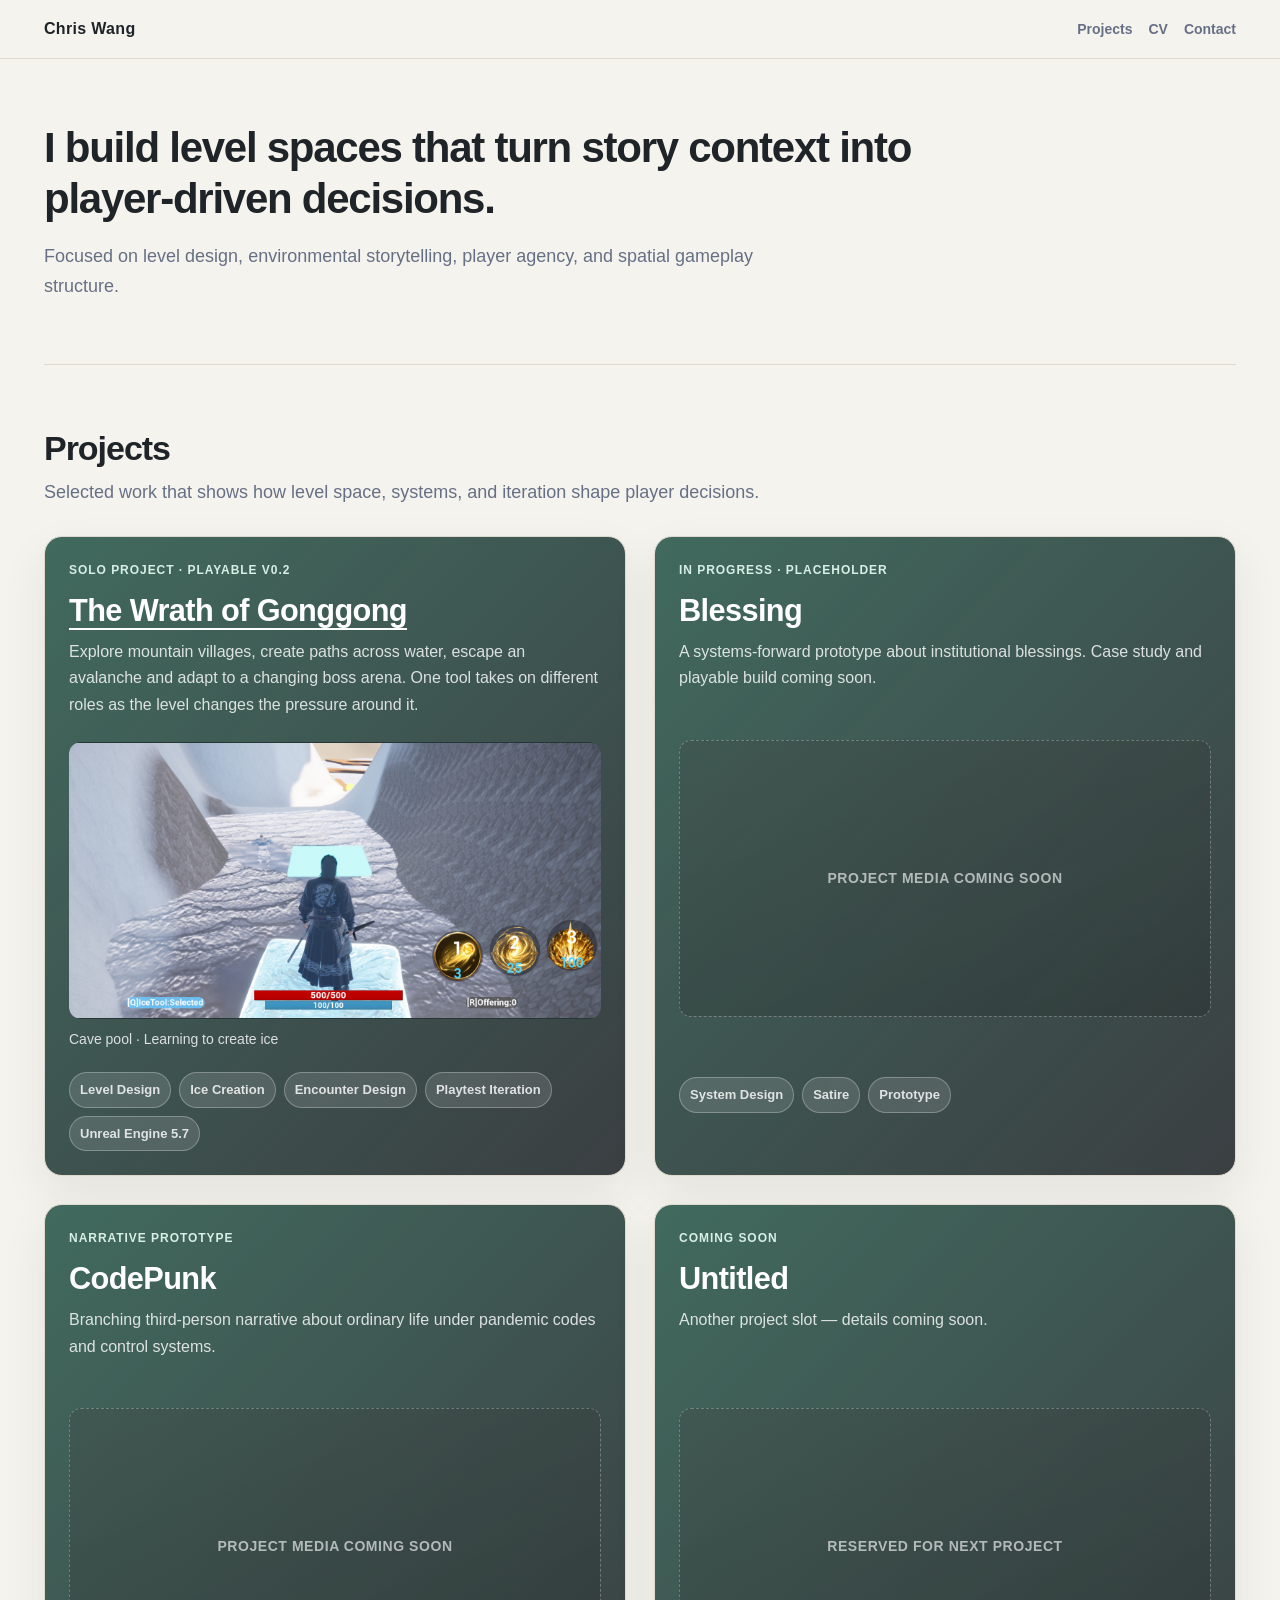
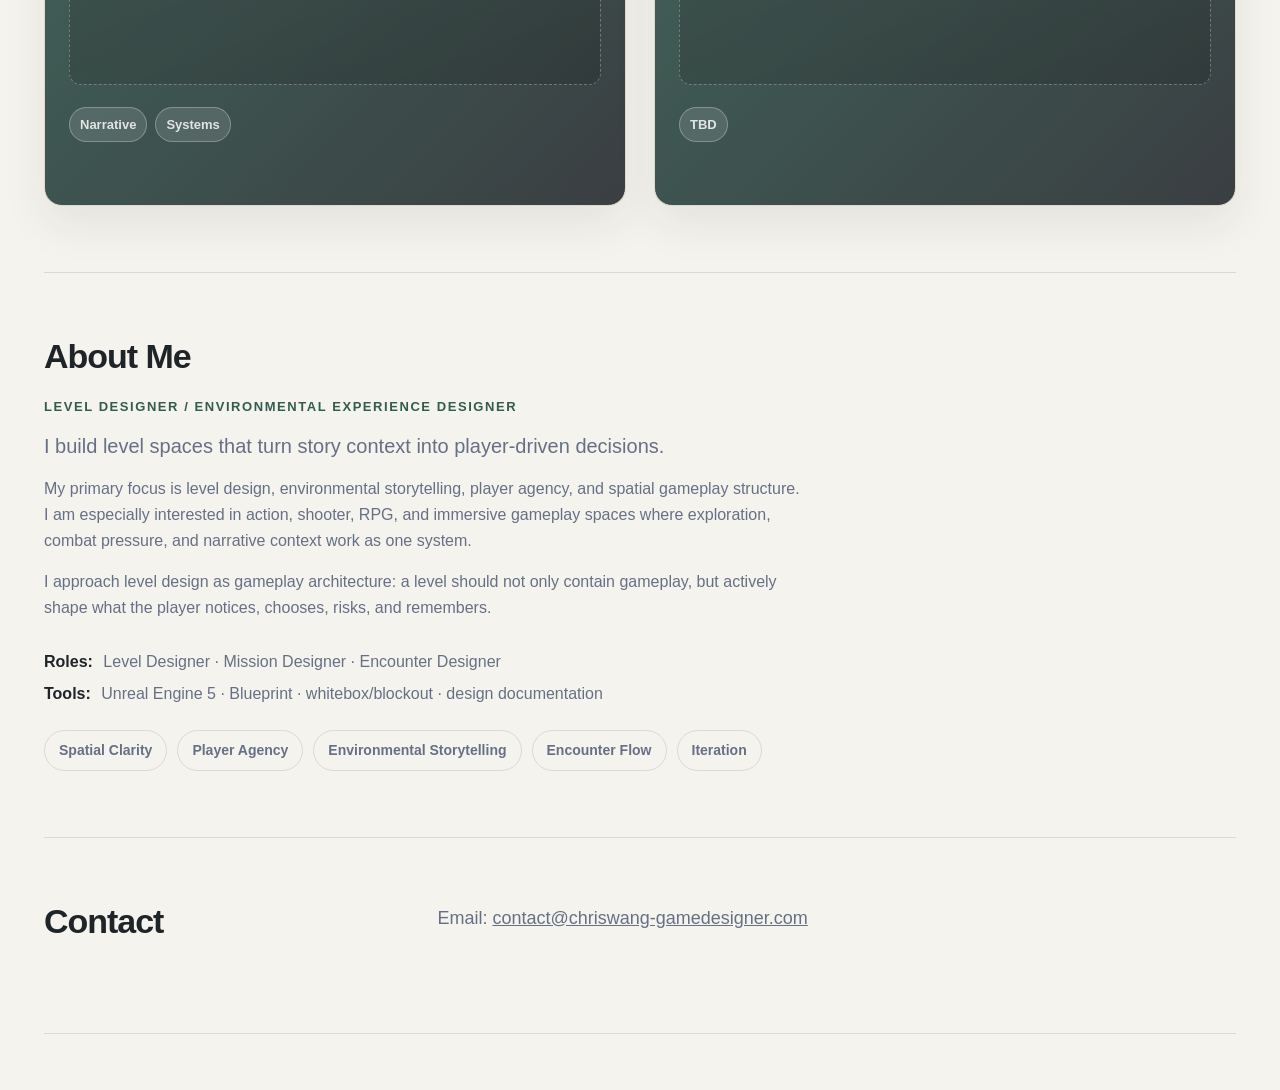
==== commit 34926a93: "Tighten hero and About layout from annotated feedback - Keep nav brand as Chris Wang - Remove Level " ====
--- a/index.html
+++ b/index.html
@@ -31,8 +31,6 @@
 
     <main class="page">
         <header class="hero hero-compact" id="top">
-            <div class="eyebrow">Level Designer</div>
-            <h1>Chris Wang</h1>
             <p class="role">I build level spaces that turn story context into player-driven decisions.</p>
             <p class="hero-copy">
                 Focused on level design, environmental storytelling, player agency, and spatial gameplay structure.
@@ -137,7 +135,6 @@
 
             <div class="about-intro">
                 <div class="eyebrow">Level Designer / Environmental Experience Designer</div>
-                <h3 class="about-name">Chris Wang</h3>
                 <p class="about-lead">I build level spaces that turn story context into player-driven decisions.</p>
                 <p class="about-body">
                     My primary focus is level design, environmental storytelling, player agency, and spatial gameplay structure.
@@ -150,49 +147,17 @@
                 </p>
             </div>
 
-            <div class="about-profile">
-                <h3 class="about-subhead">Quick Profile</h3>
-                <ul class="quick-profile-grid">
-                    <li>
-                        <strong>Target Roles</strong>
-                        <span>Level Designer / Mission Designer / Encounter Designer</span>
-                    </li>
-                    <li>
-                        <strong>Core Strength</strong>
-                        <span>Environmental storytelling + player choice + spatial pacing</span>
-                    </li>
-                    <li>
-                        <strong>Tools</strong>
-                        <span>Unreal Engine 5, Blueprint, whitebox/blockout, design documentation</span>
-                    </li>
-                    <li>
-                        <strong>Contact</strong>
-                        <span><a href="mailto:contact@chriswang-gamedesigner.com">contact@chriswang-gamedesigner.com</a></span>
-                    </li>
-                </ul>
+            <div class="about-meta">
+                <p><span class="about-meta-label">Roles:</span> Level Designer · Mission Designer · Encounter Designer</p>
+                <p><span class="about-meta-label">Tools:</span> Unreal Engine 5 · Blueprint · whitebox/blockout · design documentation</p>
             </div>
 
-            <div class="pillars about-pillars">
-                <div class="pillar">
-                    <strong>Spatial Clarity</strong>
-                    <span>Readable routes, landmarks, sightlines, and progression signals.</span>
-                </div>
-                <div class="pillar">
-                    <strong>Player Agency</strong>
-                    <span>Choices that feel intentional, not decorative.</span>
-                </div>
-                <div class="pillar">
-                    <strong>Environmental Storytelling</strong>
-                    <span>Story conveyed through layout, props, tension, and spatial memory.</span>
-                </div>
-                <div class="pillar">
-                    <strong>Encounter Flow</strong>
-                    <span>Combat pressure and exploration rhythm built into space.</span>
-                </div>
-                <div class="pillar">
-                    <strong>Iteration</strong>
-                    <span>Blockout, testing, diagnosis, revision, and documented design decisions.</span>
-                </div>
+            <div class="about-pills" aria-label="Design principles">
+                <span class="about-pill">Spatial Clarity</span>
+                <span class="about-pill">Player Agency</span>
+                <span class="about-pill">Environmental Storytelling</span>
+                <span class="about-pill">Encounter Flow</span>
+                <span class="about-pill">Iteration</span>
             </div>
         </section>
 
--- a/assets/portfolio.css
+++ b/assets/portfolio.css
@@ -788,19 +788,26 @@
     display: block;
     padding: 64px 0 44px;
     border-bottom: 1px solid var(--line);
+    text-align: left;
 }
 
 .hero-compact .role {
+    max-width: 920px;
+    margin: 0;
+    text-align: left;
+    font-size: clamp(28px, 3.6vw, 42px);
+    line-height: 1.2;
+    font-weight: 800;
+    color: var(--ink);
+    letter-spacing: -0.03em;
+}
+
+.hero-compact .hero-copy {
     max-width: 720px;
-    font-size: clamp(20px, 2.6vw, 28px);
-    margin-top: 16px;
-}
-
-.hero-compact .hero-copy {
-    max-width: 640px;
     margin-top: 18px;
     font-size: 18px;
     color: var(--muted);
+    text-align: left;
 }
 
 .featured-projects {
@@ -813,14 +820,7 @@
 
 .about-intro {
     max-width: 820px;
-    margin-bottom: 36px;
-}
-
-.about-name {
-    font-size: clamp(28px, 3.2vw, 40px);
-    line-height: 1.1;
-    letter-spacing: -0.03em;
-    margin: 0 0 12px;
+    margin-bottom: 28px;
 }
 
 .about-lead {
@@ -841,80 +841,52 @@
     margin-bottom: 0;
 }
 
-.about-subhead {
+.about-meta {
+    max-width: 820px;
+    margin: 0 0 24px;
+    display: grid;
+    gap: 8px;
+}
+
+.about-meta p {
+    margin: 0;
+    color: var(--muted);
     font-size: 16px;
-    letter-spacing: 0.04em;
-    text-transform: uppercase;
-    color: var(--accent);
-    margin: 0 0 14px;
-}
-
-.about-profile {
-    margin-bottom: 32px;
-}
-
-.quick-profile-grid {
-    list-style: none;
-    padding: 0;
-    margin: 0;
-    display: grid;
-    grid-template-columns: repeat(4, minmax(0, 1fr));
-    gap: 14px;
-}
-
-.quick-profile-grid li {
-    background: var(--panel);
+    line-height: 1.5;
+}
+
+.about-meta-label {
+    font-weight: 800;
+    color: var(--ink);
+    margin-right: 6px;
+}
+
+.about-pills {
+    display: flex;
+    flex-wrap: wrap;
+    gap: 10px;
+    max-width: 820px;
+}
+
+.about-pill {
+    display: inline-flex;
+    align-items: center;
     border: 1px solid var(--line);
-    border-radius: 14px;
-    padding: 16px 18px;
-}
-
-.quick-profile-grid strong {
-    display: block;
-    font-size: 13px;
-    letter-spacing: 0.04em;
-    text-transform: uppercase;
-    color: var(--accent);
-    margin-bottom: 6px;
-}
-
-.quick-profile-grid span {
-    display: block;
-    color: var(--muted);
+    background: transparent;
+    border-radius: 999px;
+    padding: 8px 14px;
     font-size: 14px;
-    line-height: 1.45;
-}
-
-.about-pillars {
-    gap: 12px;
-}
-
-.about-pillars .pillar {
-    box-shadow: none;
-    padding: 16px;
-}
-
-.about-pillars .pillar strong {
-    font-size: 15px;
-}
-
-.about-pillars .pillar span {
-    font-size: 13px;
-}
-
-@media (max-width: 980px) {
-    .quick-profile-grid {
-        grid-template-columns: repeat(2, minmax(0, 1fr));
-    }
+    font-weight: 700;
+    color: var(--muted);
 }
 
 @media (max-width: 680px) {
-    .quick-profile-grid {
-        grid-template-columns: 1fr;
-    }
-
     .hero-compact {
         padding-top: 48px;
+    }
+
+    .hero-compact .role {
+        font-size: clamp(24px, 7vw, 32px);
     }
 }
 
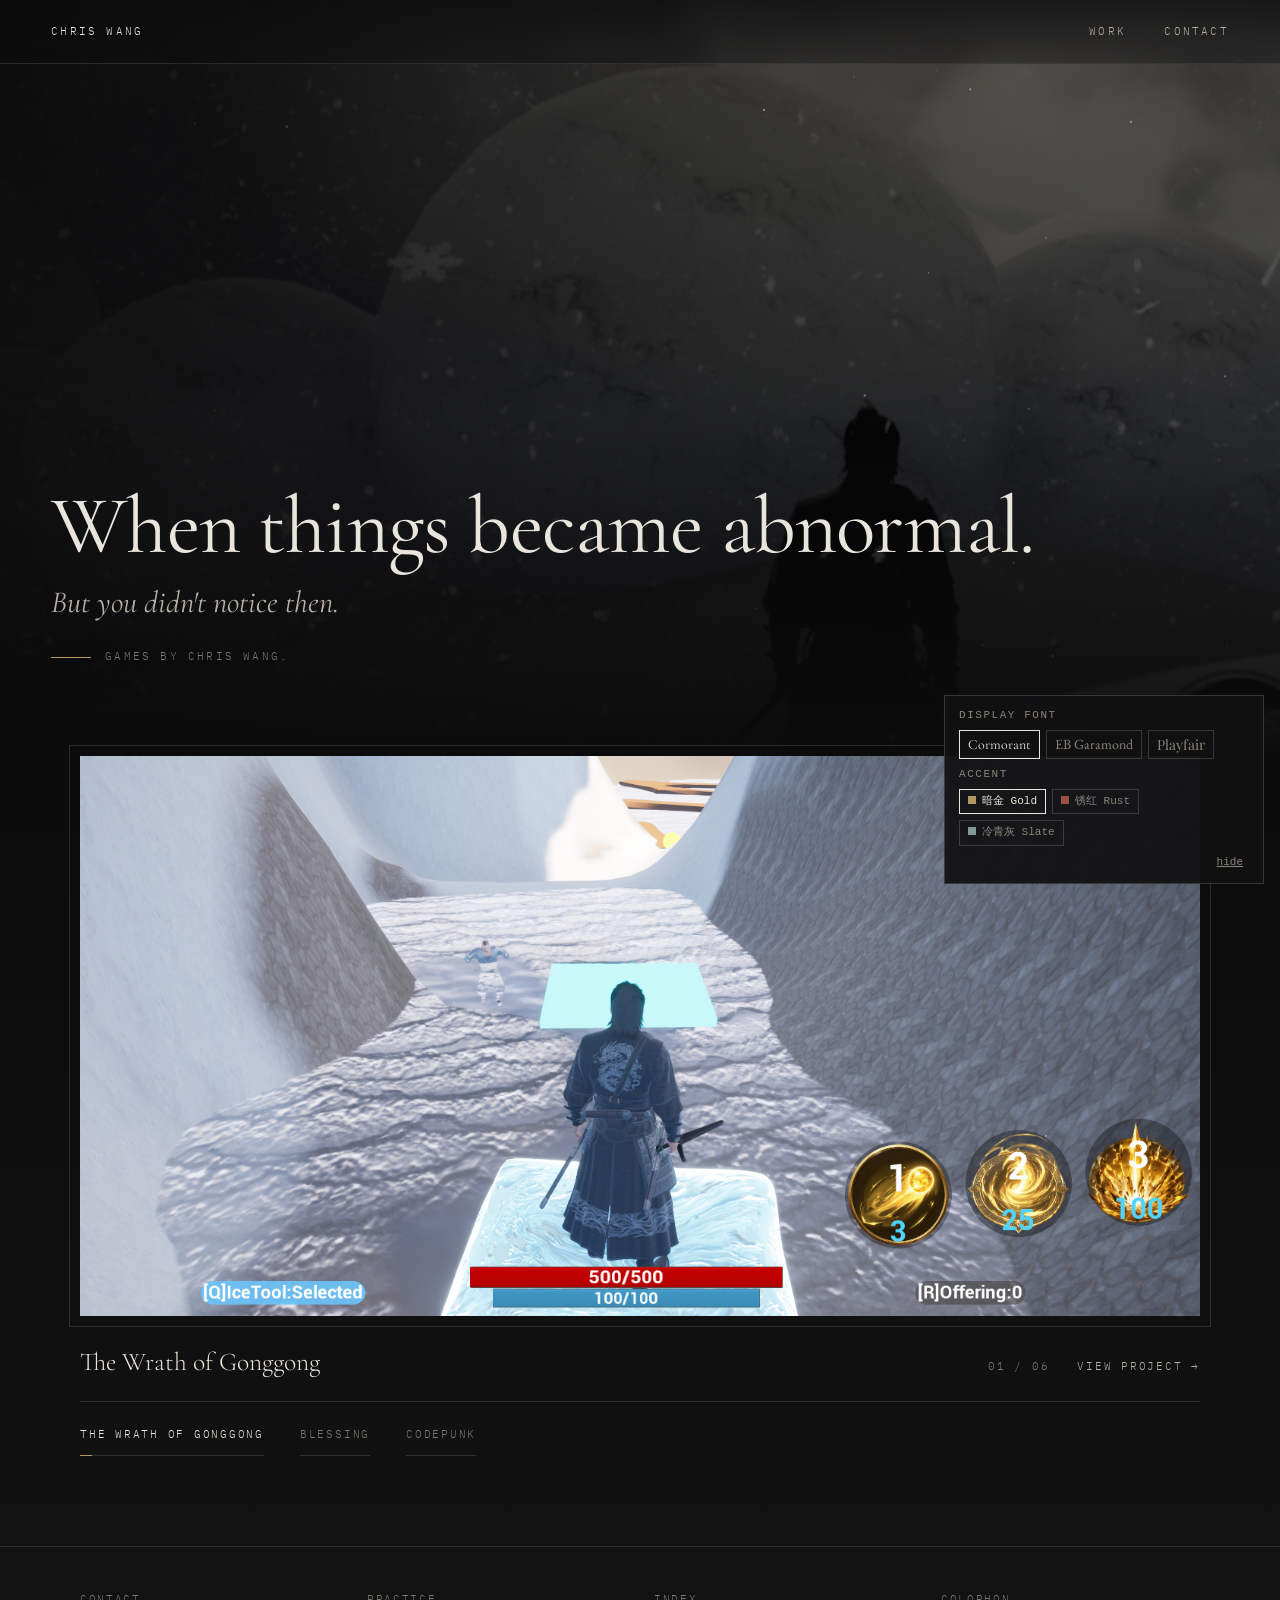
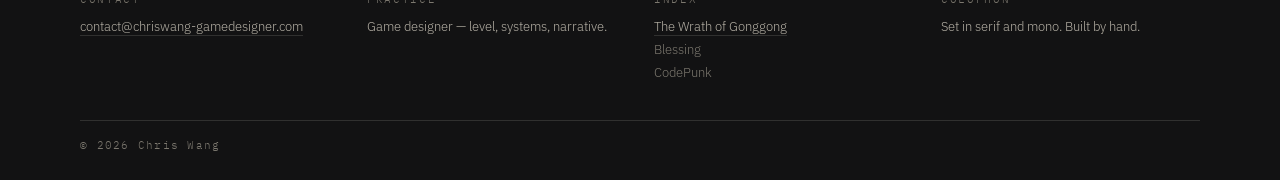
==== commit b40327f2: "Homepage v2 skeleton: three-part layout, config-driven reel, temporary style switcher - index.html r" ====
--- a/index.html
+++ b/index.html
@@ -1,175 +1,86 @@
 <!DOCTYPE html>
 <html lang="en">
 <head>
-    <meta charset="UTF-8">
-    <meta name="viewport" content="width=device-width, initial-scale=1.0">
-    <meta name="description" content="Chris Wang — Level Designer. Explore The Wrath of Gonggong: a playable Unreal Engine 5.7 RPG prototype, with level flow, ice creation, playtest iterations and a downloadable case study.">
-    <title>Chris Wang's Game Portfolio</title>
+  <meta charset="UTF-8">
+  <meta name="viewport" content="width=device-width, initial-scale=1">
+  <title>Chris Wang — Games</title>
+  <meta name="description" content="Games by Chris Wang.">
+  <link rel="icon" href="assets/favicon.ico" sizes="any">
+  <link rel="icon" type="image/png" sizes="32x32" href="assets/favicon-32.png">
+  <link rel="icon" type="image/png" sizes="16x16" href="assets/favicon-16.png">
+  <link rel="apple-touch-icon" sizes="180x180" href="assets/apple-touch-icon.png">
+  <link rel="preconnect" href="https://fonts.googleapis.com">
+  <link rel="preconnect" href="https://fonts.gstatic.com" crossorigin>
+  <link rel="stylesheet" href="https://fonts.googleapis.com/css2?family=Cormorant+Garamond:wght@300;400;500&family=EB+Garamond:wght@400;500&family=Playfair+Display:wght@400;500&family=IBM+Plex+Mono:wght@400&family=IBM+Plex+Sans:wght@300;400&display=swap">
+  <link rel="stylesheet" href="assets/site.css">
+</head>
+<body>
+  <header class="topbar">
+    <a class="brand" href="#top" data-site="name">Chris Wang</a>
+    <nav class="topnav" aria-label="Primary" data-site="nav"></nav>
+  </header>
 
-    <link rel="icon" href="assets/favicon.ico" sizes="any">
-    <link rel="icon" type="image/png" sizes="32x32" href="assets/favicon-32.png">
-    <link rel="icon" type="image/png" sizes="16x16" href="assets/favicon-16.png">
-    <link rel="apple-touch-icon" sizes="180x180" href="assets/apple-touch-icon.png">
+  <main id="top">
+    <!-- 1. Hero -->
+    <section class="hero" aria-label="Introduction">
+      <div class="hero-bg" aria-hidden="true">
+        <img data-site="hero-bg" alt="">
+        <canvas class="hero-dust"></canvas>
+      </div>
+      <div class="hero-text">
+        <h1 class="hero-l1" data-site="hero-line1"></h1>
+        <p class="hero-l2" data-site="hero-line2"></p>
+        <p class="hero-l3" data-site="hero-line3"></p>
+      </div>
+    </section>
 
-    <script src="assets/home-navigation.js"></script>
-    <link rel="stylesheet" href="assets/portfolio.css">
-    <script src="assets/carousel.js" defer></script>
-</head>
+    <!-- 2. Work carousel -->
+    <section class="work" id="work" aria-label="Work">
+      <div class="reel" data-reel>
+        <div class="reel-frame">
+          <div class="reel-stage" aria-live="polite"></div>
+          <button class="reel-arrow prev" type="button" aria-label="Previous image">&#8249;</button>
+          <button class="reel-arrow next" type="button" aria-label="Next image">&#8250;</button>
+        </div>
+        <div class="reel-caption">
+          <span class="reel-title"></span>
+          <span class="reel-count"></span>
+          <a class="reel-link" href="#"></a>
+        </div>
+        <div class="reel-tabs" role="tablist" aria-label="Projects"></div>
+      </div>
+    </section>
 
-<body>
+    <!-- 3. Info -->
+    <footer class="info" id="contact">
+      <div class="info-grid">
+        <div>
+          <div class="label">Contact</div>
+          <a data-site="email"></a>
+        </div>
+        <div>
+          <div class="label">Practice</div>
+          <span data-site="role"></span>
+        </div>
+        <div>
+          <div class="label">Index</div>
+          <ul class="info-index" data-site="index"></ul>
+        </div>
+        <div>
+          <div class="label">Colophon</div>
+          <span data-site="colophon"></span>
+        </div>
+      </div>
+      <div class="info-base">
+        <span>&copy; <span data-site="year"></span> Chris Wang</span>
+      </div>
+    </footer>
+  </main>
 
-    <div class="topbar">
-        <div class="topbar-inner">
-            <div class="brand">Chris Wang</div>
-            <nav>
-                <button type="button" data-scroll-target="projects">Projects</button>
-                <a href="cv.html" target="_blank" rel="noopener">CV<span class="sr-only"> (opens in a new tab)</span></a>
-                <button type="button" data-scroll-target="contact">Contact</button>
-            </nav>
-        </div>
-    </div>
+  <!-- TEMPORARY style switcher: remove this block and assets/style-switcher.js once a style is chosen -->
+  <script src="assets/style-switcher.js" defer></script>
 
-    <main class="page">
-        <header class="hero hero-compact" id="top">
-            <p class="role">I build level spaces that turn story context into player-driven decisions.</p>
-            <p class="hero-copy">
-                Focused on level design, environmental storytelling, player agency, and spatial gameplay structure.
-            </p>
-        </header>
-
-        <section id="projects">
-            <div class="section-head stack">
-                <h2>Projects</h2>
-                <p>Selected work that shows how level space, systems, and iteration shape player decisions.</p>
-            </div>
-
-            <div class="grid two featured-projects">
-                <article class="card project-card featured">
-                    <div class="project-kicker">Solo project · Playable V0.2</div>
-                    <h3 class="project-title"><a href="gonggong.html" target="_blank" rel="noopener">The Wrath of Gonggong<span class="sr-only"> (opens in a new tab)</span></a></h3>
-                    <p>Explore mountain villages, create paths across water, escape an avalanche and adapt to a changing boss arena. One tool takes on different roles as the level changes the pressure around it.</p>
-                    <div class="carousel" role="region" aria-roledescription="carousel" aria-label="The Wrath of Gonggong screenshots" data-carousel>
-                        <div class="carousel-viewport" tabindex="0" aria-label="Project screenshots. Use the left and right arrow keys to change images.">
-                            <div class="carousel-track">
-                                <figure class="carousel-slide" role="group" aria-roledescription="slide" aria-label="1 of 6" data-caption="Cave pool · Learning to create ice">
-                                    <img src="assets/images/ice-learning.jpg" alt="The player stands on an ice platform while crossing the cave pool" width="1476" height="762" loading="lazy" decoding="async" draggable="false">
-                                </figure>
-                                <figure class="carousel-slide" role="group" aria-roledescription="slide" aria-label="2 of 6" data-caption="Taoyuan waters · Choosing a route">
-                                    <img src="assets/images/ice-choice.jpg" alt="Annotated gameplay view of the bridge route and the direct route across water" width="1563" height="785" loading="lazy" decoding="async" draggable="false">
-                                </figure>
-                                <figure class="carousel-slide" role="group" aria-roledescription="slide" aria-label="3 of 6" data-caption="Sheltered valley · The revised troll encounter">
-                                    <img src="assets/images/troll-after.jpg" alt="Three trolls inside the revised encounter with its ice wall visible" width="1269" height="639" loading="lazy" decoding="async" draggable="false">
-                                </figure>
-                                <figure class="carousel-slide" role="group" aria-roledescription="slide" aria-label="4 of 6" data-caption="Avalanche · Making the threat clearer">
-                                    <img src="assets/images/avalanche-after.jpg" alt="The revised avalanche front with larger and more densely arranged snowballs" width="1263" height="617" loading="lazy" decoding="async" draggable="false">
-                                </figure>
-                                <figure class="carousel-slide" role="group" aria-roledescription="slide" aria-label="5 of 6" data-caption="Avalanche river · Crossing under pressure">
-                                    <img src="assets/images/ice-pressure.jpg" alt="The river and distant cave ahead of the player during the escape" width="1473" height="747" loading="lazy" decoding="async" draggable="false">
-                                </figure>
-                                <figure class="carousel-slide" role="group" aria-roledescription="slide" aria-label="6 of 6" data-caption="Boss cave · Creating safe footing">
-                                    <img src="assets/images/ice-combat.jpg" alt="The player uses a created ice platform during the boss encounter" width="1521" height="783" loading="lazy" decoding="async" draggable="false">
-                                </figure>
-                            </div>
-                            <button class="carousel-arrow carousel-prev" type="button" aria-label="Previous screenshot" hidden><svg viewBox="0 0 24 24" aria-hidden="true"><path d="m15 5-7 7 7 7"/></svg></button>
-                            <button class="carousel-arrow carousel-next" type="button" aria-label="Next screenshot" hidden><svg viewBox="0 0 24 24" aria-hidden="true"><path d="m9 5 7 7-7 7"/></svg></button>
-                        </div>
-                        <div class="carousel-footer">
-                            <p class="carousel-caption">Cave pool · Learning to create ice</p>
-                        </div>
-                        <span class="sr-only carousel-announcement" aria-live="polite" aria-atomic="true"></span>
-                    </div>
-                    <div class="tag-list">
-                        <span class="tag">Level Design</span>
-                        <span class="tag">Ice Creation</span>
-                        <span class="tag">Encounter Design</span>
-                        <span class="tag">Playtest Iteration</span>
-                        <span class="tag">Unreal Engine 5.7</span>
-                    </div>
-                </article>
-
-                <article class="card project-card featured placeholder" aria-label="Blessing project placeholder">
-                    <div class="project-kicker">In progress · Placeholder</div>
-                    <h3 class="project-title">Blessing</h3>
-                    <p>A systems-forward prototype about institutional blessings. Case study and playable build coming soon.</p>
-                    <div class="placeholder-media" role="img" aria-label="Screenshot placeholder for Blessing">
-                        <span>Project media coming soon</span>
-                    </div>
-                    <div class="tag-list">
-                        <span class="tag">System Design</span>
-                        <span class="tag">Satire</span>
-                        <span class="tag">Prototype</span>
-                    </div>
-                </article>
-
-                <article class="card project-card featured placeholder" aria-label="CodePunk project placeholder">
-                    <div class="project-kicker">Narrative Prototype</div>
-                    <h3 class="project-title">CodePunk</h3>
-                    <p>Branching third-person narrative about ordinary life under pandemic codes and control systems.</p>
-                    <div class="placeholder-media" role="img" aria-label="Screenshot placeholder for CodePunk">
-                        <span>Project media coming soon</span>
-                    </div>
-                    <div class="tag-list">
-                        <span class="tag">Narrative</span>
-                        <span class="tag">Systems</span>
-                    </div>
-                </article>
-
-                <article class="card project-card featured placeholder empty-slot" aria-label="Project slot coming soon">
-                    <div class="project-kicker">Coming soon</div>
-                    <h3 class="project-title">Untitled</h3>
-                    <p>Another project slot — details coming soon.</p>
-                    <div class="placeholder-media" role="img" aria-label="Empty project placeholder">
-                        <span>Reserved for next project</span>
-                    </div>
-                    <div class="tag-list">
-                        <span class="tag">TBD</span>
-                    </div>
-                </article>
-            </div>
-        </section>
-
-        <section id="about" class="about-section">
-            <div class="section-head stack">
-                <h2>About Me</h2>
-            </div>
-
-            <div class="about-intro">
-                <div class="eyebrow">Level Designer / Environmental Experience Designer</div>
-                <p class="about-lead">I build level spaces that turn story context into player-driven decisions.</p>
-                <p class="about-body">
-                    My primary focus is level design, environmental storytelling, player agency, and spatial gameplay structure.
-                    I am especially interested in action, shooter, RPG, and immersive gameplay spaces where exploration,
-                    combat pressure, and narrative context work as one system.
-                </p>
-                <p class="about-body">
-                    I approach level design as gameplay architecture: a level should not only contain gameplay,
-                    but actively shape what the player notices, chooses, risks, and remembers.
-                </p>
-            </div>
-
-            <div class="about-meta">
-                <p><span class="about-meta-label">Roles:</span> Level Designer · Mission Designer · Encounter Designer</p>
-                <p><span class="about-meta-label">Tools:</span> Unreal Engine 5 · Blueprint · whitebox/blockout · design documentation</p>
-            </div>
-
-            <div class="about-pills" aria-label="Design principles">
-                <span class="about-pill">Spatial Clarity</span>
-                <span class="about-pill">Player Agency</span>
-                <span class="about-pill">Environmental Storytelling</span>
-                <span class="about-pill">Encounter Flow</span>
-                <span class="about-pill">Iteration</span>
-            </div>
-        </section>
-
-        <section id="contact">
-            <div class="section-head">
-                <h2>Contact</h2>
-                <p>
-                    Email: <a href="mailto:contact@chriswang-gamedesigner.com">contact@chriswang-gamedesigner.com</a>
-                </p>
-            </div>
-        </section>
-    </main>
-
+  <script src="assets/site-config.js"></script>
+  <script src="assets/site.js" defer></script>
 </body>
 </html>
--- a/assets/site.css
+++ b/assets/site.css
@@ -0,0 +1,335 @@
+/* ---------- Tokens ---------- */
+:root {
+  --font-display: "Cormorant Garamond", "EB Garamond", Georgia, "Times New Roman", serif;
+  --font-body: "IBM Plex Sans", system-ui, -apple-system, "Segoe UI", sans-serif;
+  --font-mono: "IBM Plex Mono", ui-monospace, "SFMono-Regular", Menlo, Consolas, monospace;
+
+  --accent: #b39661;          /* point colour: used in very few places */
+
+  --ink: #e9e5dc;             /* primary text on dark */
+  --ink-2: #b6b1a6;           /* secondary */
+  --ink-3: #7c786f;           /* tertiary / labels */
+  --line: rgba(233, 229, 220, 0.14);
+
+  --bg-0: #0b0b0c;
+  --bg-1: #121213;
+  --bg-2: #18181a;
+
+  --topbar-h: 64px;
+  --pad: clamp(20px, 4vw, 56px);
+  --reel-w: min(1120px, 100% - 2 * var(--pad));
+}
+
+*, *::before, *::after { box-sizing: border-box; }
+html { scroll-behavior: smooth; }
+body {
+  margin: 0;
+  background: var(--bg-0);
+  color: var(--ink);
+  font-family: var(--font-body);
+  font-weight: 300;
+  font-size: 15px;
+  line-height: 1.6;
+  -webkit-font-smoothing: antialiased;
+}
+a { color: inherit; }
+button { font: inherit; color: inherit; }
+img { display: block; max-width: 100%; }
+
+.label {
+  font-family: var(--font-mono);
+  font-size: 10.5px;
+  letter-spacing: 0.16em;
+  text-transform: uppercase;
+  color: var(--ink-3);
+}
+
+/* ---------- 0. Top bar (fixed) ---------- */
+.topbar {
+  position: fixed;
+  inset: 0 0 auto 0;
+  z-index: 20;
+  height: var(--topbar-h);
+  display: flex;
+  align-items: center;
+  justify-content: space-between;
+  padding: 0 var(--pad);
+  border-bottom: 1px solid var(--line);
+  background: linear-gradient(to bottom, rgba(11, 11, 12, 0.72), rgba(11, 11, 12, 0.35));
+  backdrop-filter: blur(10px);
+  -webkit-backdrop-filter: blur(10px);
+}
+.brand {
+  font-family: var(--font-mono);
+  font-size: 11px;
+  letter-spacing: 0.2em;
+  text-transform: uppercase;
+  text-decoration: none;
+}
+.topnav { display: flex; gap: clamp(18px, 3vw, 40px); }
+.topnav a {
+  font-family: var(--font-mono);
+  font-size: 11px;
+  letter-spacing: 0.2em;
+  text-transform: uppercase;
+  text-decoration: none;
+  color: var(--ink-2);
+  transition: color .2s;
+}
+.topnav a:hover, .topnav a:focus-visible { color: var(--ink); }
+
+/* ---------- 1. Hero ---------- */
+.hero {
+  position: relative;
+  height: 84vh;              /* leaves the top of the reel visible below */
+  min-height: 520px;
+  display: flex;
+  align-items: flex-end;
+  overflow: hidden;
+}
+.hero-bg { position: absolute; inset: 0; }
+.hero-bg img {
+  width: 100%; height: 100%;
+  object-fit: cover;
+  object-position: 55% 40%;
+  filter: grayscale(0.85) brightness(0.42) contrast(1.15);
+  transform: scale(1.04);
+}
+/* the "lit dark": a raking light from the upper right, falling into black */
+.hero-bg::after {
+  content: "";
+  position: absolute; inset: 0;
+  background:
+    radial-gradient(120% 90% at 78% 8%, rgba(214, 200, 170, 0.16), rgba(0, 0, 0, 0) 55%),
+    linear-gradient(105deg, rgba(11, 11, 12, 0.92) 0%, rgba(11, 11, 12, 0.55) 45%, rgba(11, 11, 12, 0.25) 100%),
+    linear-gradient(to bottom, rgba(11, 11, 12, 0) 55%, var(--bg-0) 100%);
+}
+.hero-dust {
+  position: absolute; inset: 0;
+  width: 100%; height: 100%;
+  z-index: 1;
+  pointer-events: none;
+}
+.hero-text {
+  position: relative;
+  z-index: 2;
+  padding: 0 var(--pad) clamp(56px, 10vh, 110px);
+  max-width: 1200px;
+}
+.hero-l1 {
+  margin: 0;
+  font-family: var(--font-display);
+  font-weight: 400;
+  font-size: clamp(40px, 6.4vw, 92px);
+  line-height: 1.02;
+  letter-spacing: -0.01em;
+}
+.hero-l2 {
+  margin: 0.55em 0 0;
+  font-family: var(--font-display);
+  font-weight: 400;
+  font-style: italic;
+  font-size: clamp(20px, 2.4vw, 34px);
+  line-height: 1.2;
+  color: var(--ink-2);
+}
+.hero-l3 {
+  margin: 2.4em 0 0;
+  font-family: var(--font-mono);
+  font-size: 11px;
+  letter-spacing: 0.2em;
+  text-transform: uppercase;
+  color: var(--ink-3);
+  display: flex;
+  align-items: center;
+  gap: 14px;
+}
+.hero-l3::before {
+  content: "";
+  width: 40px; height: 1px;
+  background: var(--accent);
+}
+
+/* ---------- 2. Work reel ---------- */
+.work {
+  position: relative;
+  padding: 0 0 clamp(72px, 10vh, 120px);
+  background: linear-gradient(to bottom, var(--bg-0), var(--bg-1));
+}
+.reel { width: var(--reel-w); margin: 0 auto; }
+.reel-frame {
+  position: relative;
+  aspect-ratio: 2 / 1;
+  background: var(--bg-2);
+  overflow: hidden;
+  outline: 1px solid var(--line);
+  outline-offset: 10px;
+}
+.reel-stage { position: absolute; inset: 0; }
+.reel-slide {
+  position: absolute; inset: 0;
+  opacity: 0;
+  transition: opacity .9s ease, transform .9s ease;
+}
+.reel-slide.is-active { opacity: 1; }
+.reel[data-transition="slide"] .reel-slide { transform: translateX(4%); }
+.reel[data-transition="slide"] .reel-slide.is-active { transform: none; }
+.reel-slide img {
+  width: 100%; height: 100%;
+  object-fit: cover;
+}
+.reel-slide a { display: block; height: 100%; }
+
+/* text slide for projects without images yet */
+.reel-slide.is-text {
+  display: flex;
+  flex-direction: column;
+  justify-content: flex-end;
+  padding: clamp(28px, 5vw, 64px);
+  background:
+    radial-gradient(90% 120% at 85% 0%, rgba(214, 200, 170, 0.08), transparent 60%),
+    var(--bg-2);
+}
+.reel-slide.is-text .t-title {
+  font-family: var(--font-display);
+  font-size: clamp(40px, 5.6vw, 80px);
+  line-height: 1;
+}
+.reel-slide.is-text .t-note {
+  margin-top: 18px;
+  max-width: 34em;
+  font-family: var(--font-display);
+  font-style: italic;
+  font-size: clamp(17px, 1.7vw, 22px);
+  color: var(--ink-2);
+}
+.reel-slide.is-text .t-meta { margin-top: 26px; }
+
+.reel-arrow {
+  position: absolute;
+  top: 50%;
+  translate: 0 -50%;
+  width: 52px; height: 52px;
+  border: 1px solid var(--line);
+  background: rgba(11, 11, 12, 0.45);
+  font-family: var(--font-display);
+  font-size: 30px;
+  line-height: 1;
+  cursor: pointer;
+  opacity: 0;
+  transition: opacity .25s, background .25s;
+  z-index: 3;
+}
+.reel-arrow.prev { left: 16px; }
+.reel-arrow.next { right: 16px; }
+.reel-frame:hover .reel-arrow, .reel-arrow:focus-visible { opacity: 1; }
+.reel-arrow:hover { background: rgba(11, 11, 12, 0.75); }
+
+.reel-caption {
+  display: grid;
+  grid-template-columns: 1fr auto auto;
+  align-items: baseline;
+  gap: 28px;
+  margin-top: 26px;
+  padding-bottom: 18px;
+  border-bottom: 1px solid var(--line);
+}
+.reel-title {
+  font-family: var(--font-display);
+  font-size: clamp(22px, 2vw, 28px);
+}
+.reel-count { font-family: var(--font-mono); font-size: 11px; letter-spacing: 0.16em; color: var(--ink-3); }
+.reel-link {
+  font-family: var(--font-mono);
+  font-size: 11px;
+  letter-spacing: 0.16em;
+  text-transform: uppercase;
+  text-decoration: none;
+  color: var(--ink-2);
+  transition: color .2s;
+}
+.reel-link:hover, .reel-link:focus-visible { color: var(--accent); }
+.reel-link[hidden] { display: none; }
+
+.reel-tabs {
+  display: flex;
+  flex-wrap: wrap;
+  gap: 0 36px;
+  margin-top: 14px;
+}
+.reel-tab {
+  position: relative;
+  padding: 10px 0 12px;
+  border: 0;
+  background: none;
+  cursor: pointer;
+  font-family: var(--font-mono);
+  font-size: 11px;
+  letter-spacing: 0.16em;
+  text-transform: uppercase;
+  color: var(--ink-3);
+  transition: color .2s;
+}
+.reel-tab:hover { color: var(--ink-2); }
+.reel-tab[aria-selected="true"] { color: var(--ink); }
+.reel-tab .bar {
+  position: absolute;
+  left: 0; bottom: 0;
+  height: 1px;
+  width: 100%;
+  background: var(--line);
+  overflow: hidden;
+}
+.reel-tab .bar i {
+  display: block;
+  height: 100%;
+  width: 0;
+  background: var(--accent);
+}
+
+/* ---------- 3. Info ---------- */
+.info {
+  background: var(--bg-1);
+  border-top: 1px solid var(--line);
+  padding: 44px var(--pad) 26px;
+  font-size: 13px;
+  color: var(--ink-2);
+}
+.info-grid {
+  display: grid;
+  grid-template-columns: repeat(4, minmax(0, 1fr));
+  gap: 28px;
+  max-width: 1120px;
+  margin: 0 auto;
+}
+.info-grid .label { margin-bottom: 10px; }
+.info a { text-decoration: none; border-bottom: 1px solid var(--line); }
+.info a:hover { border-color: var(--accent); }
+.info-index { list-style: none; margin: 0; padding: 0; }
+.info-index li + li { margin-top: 2px; }
+.info-index .muted { color: var(--ink-3); }
+.info-base {
+  max-width: 1120px;
+  margin: 36px auto 0;
+  padding-top: 16px;
+  border-top: 1px solid var(--line);
+  font-family: var(--font-mono);
+  font-size: 10.5px;
+  letter-spacing: 0.12em;
+  color: var(--ink-3);
+}
+
+/* ---------- Responsive ---------- */
+@media (max-width: 760px) {
+  .hero { height: 78vh; }
+  .reel-frame { aspect-ratio: 16 / 10; outline-offset: 6px; }
+  .reel-arrow { opacity: 1; width: 40px; height: 40px; font-size: 24px; }
+  .reel-caption { grid-template-columns: 1fr auto; }
+  .reel-link { grid-column: 1 / -1; }
+  .info-grid { grid-template-columns: repeat(2, minmax(0, 1fr)); }
+}
+
+@media (prefers-reduced-motion: reduce) {
+  html { scroll-behavior: auto; }
+  .reel-slide { transition: none; }
+}
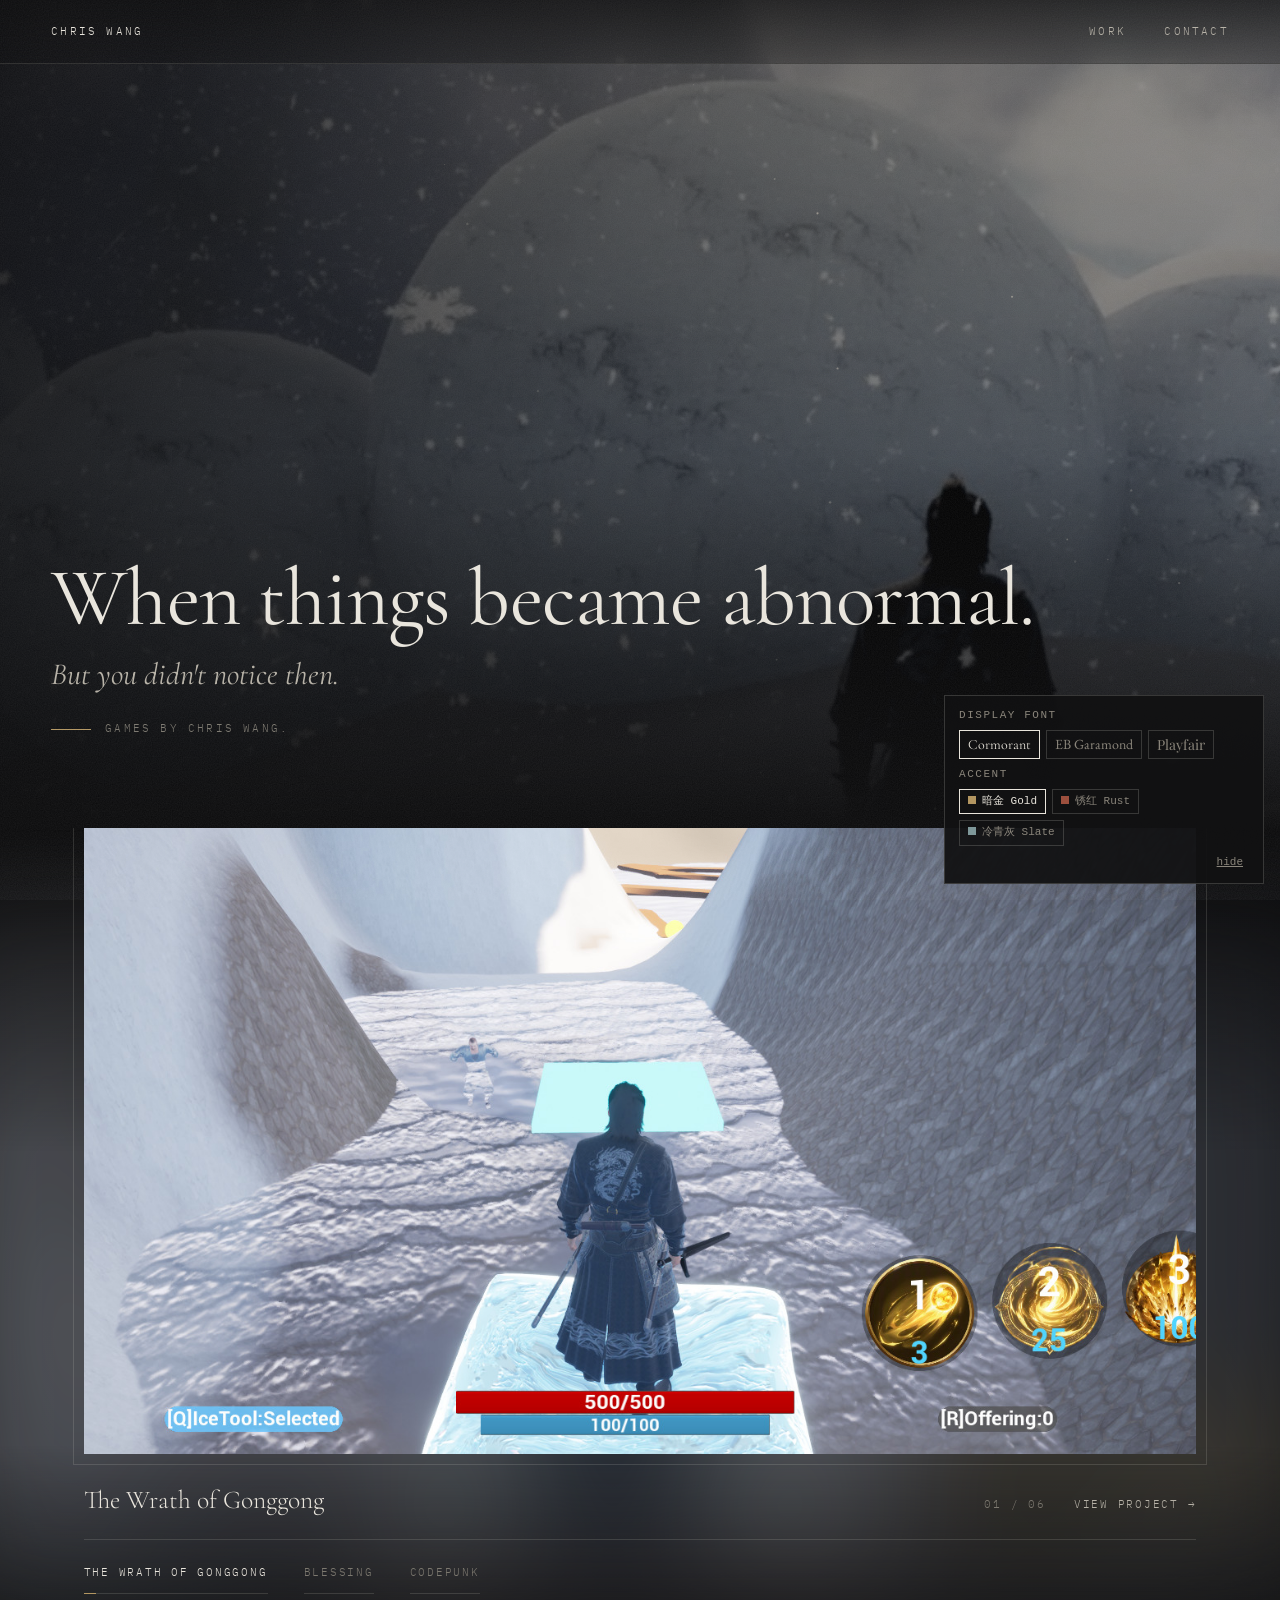
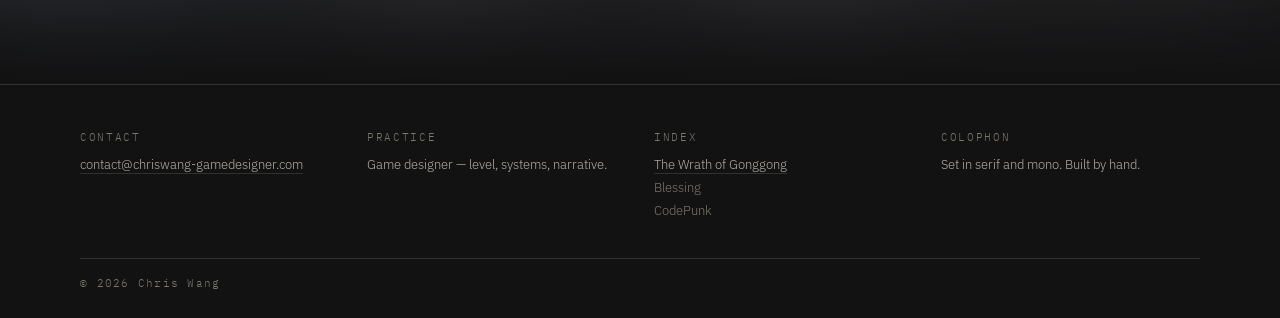
==== commit 565e6afd: "v2: 16:9 reel, smaller peek, centred Work jump, ambient light and grain Co-Authored-By: Claude Opus " ====
--- a/index.html
+++ b/index.html
@@ -36,6 +36,7 @@
 
     <!-- 2. Work carousel -->
     <section class="work" id="work" aria-label="Work">
+      <div class="work-ambient" aria-hidden="true"><span></span><span></span></div>
       <div class="reel" data-reel>
         <div class="reel-frame">
           <div class="reel-stage" aria-live="polite"></div>
--- a/assets/site.css
+++ b/assets/site.css
@@ -17,7 +17,7 @@
 
   --topbar-h: 64px;
   --pad: clamp(20px, 4vw, 56px);
-  --reel-w: min(1120px, 100% - 2 * var(--pad));
+  --reel-w: min(1180px, 100% - 2 * var(--pad), (100vh - var(--topbar-h) - 210px) * 16 / 9);
 }
 
 *, *::before, *::after { box-sizing: border-box; }
@@ -33,6 +33,14 @@
   -webkit-font-smoothing: antialiased;
 }
 a { color: inherit; }
+body::after {
+  content: "";
+  position: fixed; inset: 0;
+  z-index: 30;
+  pointer-events: none;
+  opacity: 0.07;
+  background-image: url("data:image/svg+xml;utf8,<svg xmlns='http://www.w3.org/2000/svg' width='180' height='180'><filter id='n'><feTurbulence type='fractalNoise' baseFrequency='0.85' numOctaves='2' stitchTiles='stitch'/><feColorMatrix values='0 0 0 0 1  0 0 0 0 1  0 0 0 0 1  0 0 0 0.9 0'/></filter><rect width='100%' height='100%' filter='url(%23n)'/></svg>");
+}
 button { font: inherit; color: inherit; }
 img { display: block; max-width: 100%; }
 
@@ -81,8 +89,8 @@
 /* ---------- 1. Hero ---------- */
 .hero {
   position: relative;
-  height: 84vh;              /* leaves the top of the reel visible below */
-  min-height: 520px;
+  height: 92vh;              /* leaves a sliver of the reel visible below */
+  min-height: 560px;
   display: flex;
   align-items: flex-end;
   overflow: hidden;
@@ -92,7 +100,7 @@
   width: 100%; height: 100%;
   object-fit: cover;
   object-position: 55% 40%;
-  filter: grayscale(0.85) brightness(0.42) contrast(1.15);
+  filter: grayscale(0.5) brightness(0.62) contrast(1.12) saturate(0.9);
   transform: scale(1.04);
 }
 /* the "lit dark": a raking light from the upper right, falling into black */
@@ -100,8 +108,8 @@
   content: "";
   position: absolute; inset: 0;
   background:
-    radial-gradient(120% 90% at 78% 8%, rgba(214, 200, 170, 0.16), rgba(0, 0, 0, 0) 55%),
-    linear-gradient(105deg, rgba(11, 11, 12, 0.92) 0%, rgba(11, 11, 12, 0.55) 45%, rgba(11, 11, 12, 0.25) 100%),
+    radial-gradient(120% 90% at 78% 8%, rgba(226, 214, 188, 0.22), rgba(0, 0, 0, 0) 55%),
+    linear-gradient(105deg, rgba(11, 11, 12, 0.86) 0%, rgba(11, 11, 12, 0.42) 45%, rgba(11, 11, 12, 0.08) 100%),
     linear-gradient(to bottom, rgba(11, 11, 12, 0) 55%, var(--bg-0) 100%);
 }
 .hero-dust {
@@ -155,11 +163,29 @@
   position: relative;
   padding: 0 0 clamp(72px, 10vh, 120px);
   background: linear-gradient(to bottom, var(--bg-0), var(--bg-1));
-}
-.reel { width: var(--reel-w); margin: 0 auto; }
+  overflow: hidden;
+}
+/* ambient light: a blurred echo of the current image spills into the page */
+.work-ambient {
+  position: absolute;
+  inset: 0 -5% 0;
+  pointer-events: none;
+  -webkit-mask-image: linear-gradient(to bottom, transparent 0%, #000 38%, #000 72%, transparent 100%);
+          mask-image: linear-gradient(to bottom, transparent 0%, #000 38%, #000 72%, transparent 100%);
+}
+.work-ambient span {
+  position: absolute; inset: 0;
+  background-size: cover;
+  background-position: center;
+  filter: blur(70px) brightness(0.5) saturate(0.75);
+  opacity: 0;
+  transition: opacity 1.4s ease;
+}
+.work-ambient span.on { opacity: 0.85; }
+.reel { position: relative; width: var(--reel-w); margin: 0 auto; }
 .reel-frame {
   position: relative;
-  aspect-ratio: 2 / 1;
+  aspect-ratio: 16 / 9;
   background: var(--bg-2);
   overflow: hidden;
   outline: 1px solid var(--line);
@@ -322,7 +348,7 @@
 /* ---------- Responsive ---------- */
 @media (max-width: 760px) {
   .hero { height: 78vh; }
-  .reel-frame { aspect-ratio: 16 / 10; outline-offset: 6px; }
+  .reel-frame { outline-offset: 6px; }
   .reel-arrow { opacity: 1; width: 40px; height: 40px; font-size: 24px; }
   .reel-caption { grid-template-columns: 1fr auto; }
   .reel-link { grid-column: 1 / -1; }
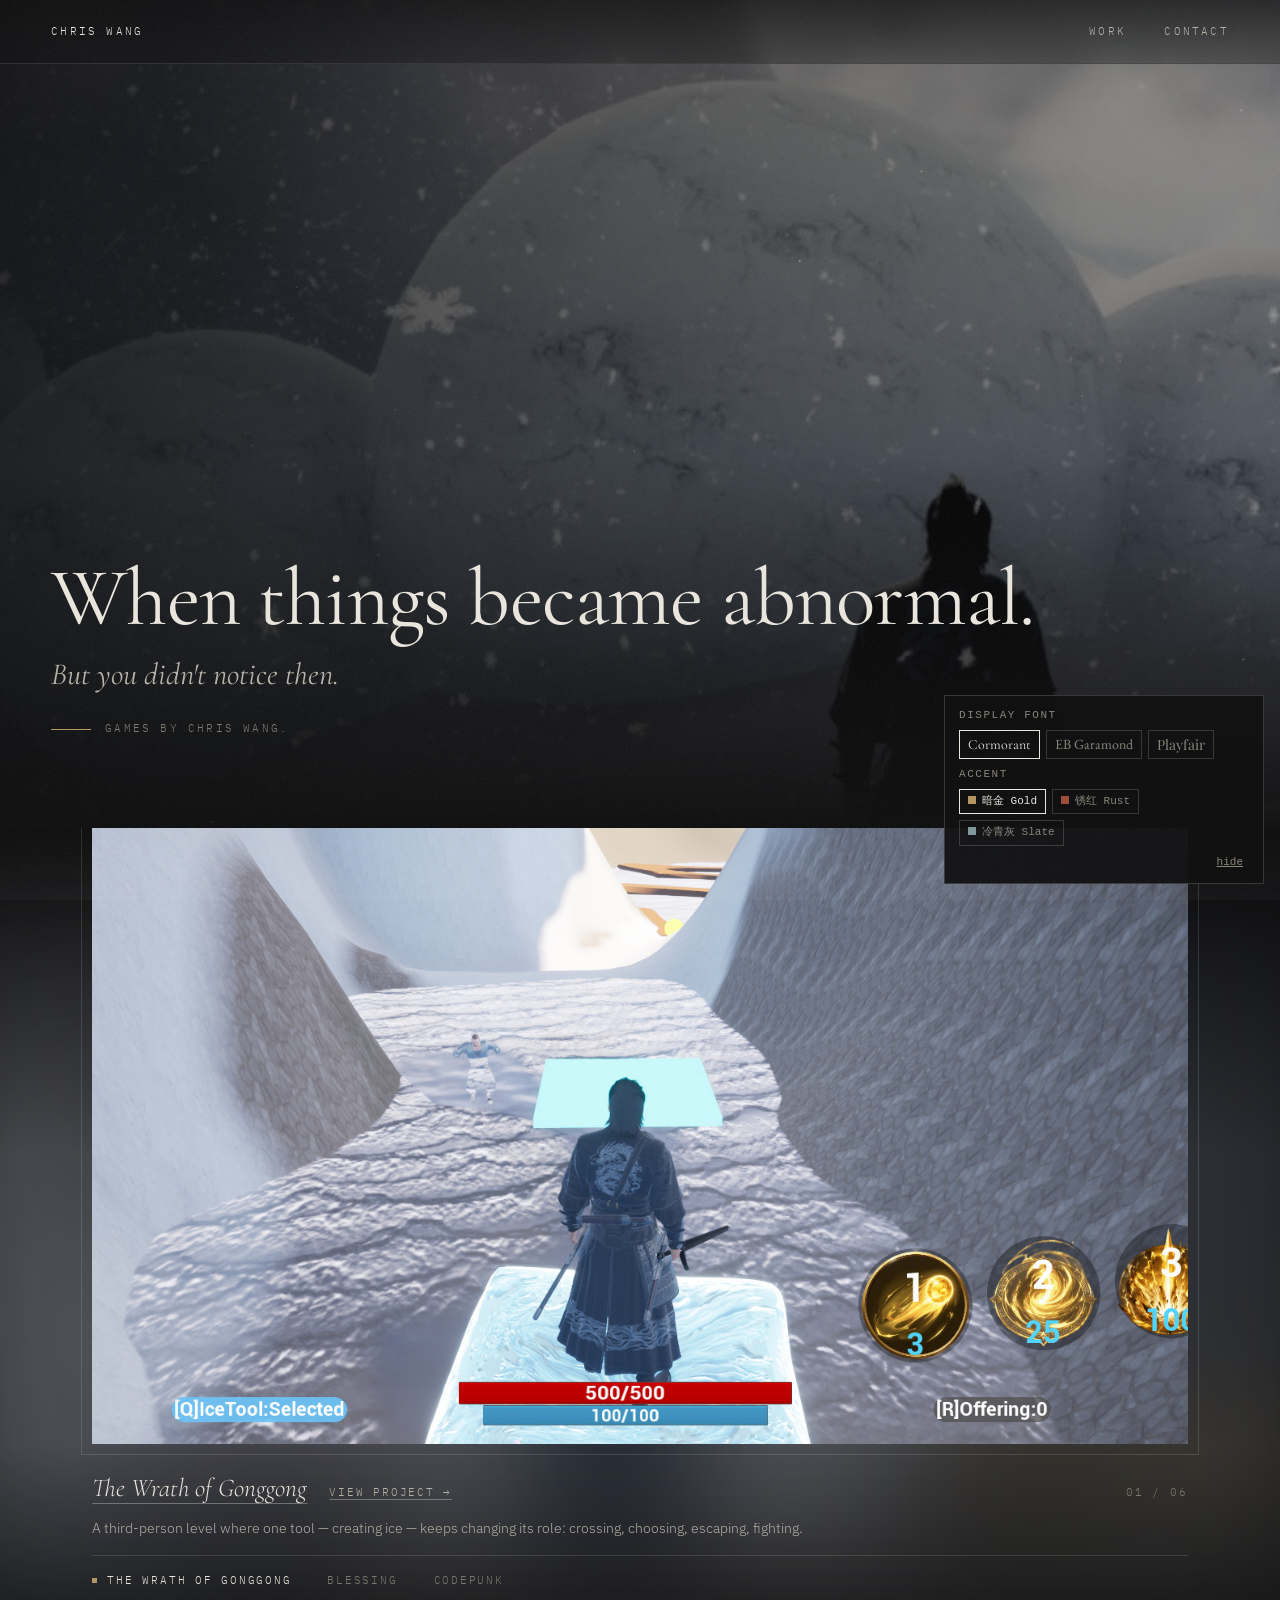
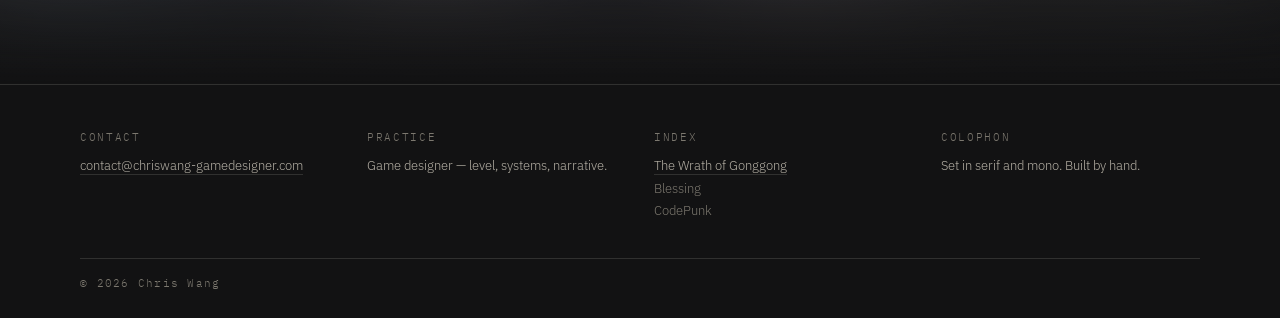
==== commit 08b5f47e: "v2 reel caption: linked italic title + view link, summary line, drop progress bars Co-Authored-By: C" ====
--- a/index.html
+++ b/index.html
@@ -44,9 +44,12 @@
           <button class="reel-arrow next" type="button" aria-label="Next image">&#8250;</button>
         </div>
         <div class="reel-caption">
-          <span class="reel-title"></span>
+          <div class="reel-head">
+            <a class="reel-title" href="#"></a>
+            <a class="reel-link" href="#"></a>
+          </div>
           <span class="reel-count"></span>
-          <a class="reel-link" href="#"></a>
+          <p class="reel-summary"></p>
         </div>
         <div class="reel-tabs" role="tablist" aria-label="Projects"></div>
       </div>
--- a/assets/site.css
+++ b/assets/site.css
@@ -17,7 +17,7 @@
 
   --topbar-h: 64px;
   --pad: clamp(20px, 4vw, 56px);
-  --reel-w: min(1180px, 100% - 2 * var(--pad), (100vh - var(--topbar-h) - 210px) * 16 / 9);
+  --reel-w: min(1180px, 100% - 2 * var(--pad), (100vh - var(--topbar-h) - 220px) * 16 / 9);
 }
 
 *, *::before, *::after { box-sizing: border-box; }
@@ -253,39 +253,57 @@
 
 .reel-caption {
   display: grid;
-  grid-template-columns: 1fr auto auto;
+  grid-template-columns: 1fr auto;
   align-items: baseline;
-  gap: 28px;
-  margin-top: 26px;
-  padding-bottom: 18px;
+  column-gap: 28px;
+  margin-top: 24px;
+  padding-bottom: 16px;
   border-bottom: 1px solid var(--line);
 }
+.reel-head { display: flex; align-items: baseline; flex-wrap: wrap; gap: 6px 22px; }
+.reel-title, .reel-link {
+  text-decoration: underline;
+  text-decoration-thickness: 1px;
+  text-underline-offset: 0.28em;
+  text-decoration-color: rgba(233, 229, 220, 0.35);
+  transition: text-decoration-color .2s, color .2s;
+}
 .reel-title {
   font-family: var(--font-display);
+  font-style: italic;            /* titles of works: italic in English */
   font-size: clamp(22px, 2vw, 28px);
-}
+  color: var(--ink);
+}
+.reel-title:not([href]) { text-decoration: none; }
+.reel-link {
+  font-family: var(--font-mono);
+  font-size: 11px;
+  letter-spacing: 0.16em;
+  text-transform: uppercase;
+  color: var(--ink-2);
+}
+.reel-title[href]:hover, .reel-link:hover,
+.reel-title[href]:focus-visible, .reel-link:focus-visible { text-decoration-color: var(--accent); }
+.reel-link:hover, .reel-link:focus-visible { color: var(--ink); }
+.reel-link[hidden] { display: none; }
 .reel-count { font-family: var(--font-mono); font-size: 11px; letter-spacing: 0.16em; color: var(--ink-3); }
-.reel-link {
-  font-family: var(--font-mono);
-  font-size: 11px;
-  letter-spacing: 0.16em;
-  text-transform: uppercase;
-  text-decoration: none;
-  color: var(--ink-2);
-  transition: color .2s;
-}
-.reel-link:hover, .reel-link:focus-visible { color: var(--accent); }
-.reel-link[hidden] { display: none; }
+.reel-summary {
+  grid-column: 1 / -1;
+  margin: 8px 0 0;
+  max-width: 62em;
+  font-size: 14px;
+  color: var(--ink-2);
+}
+.reel-summary:empty { display: none; }
 
 .reel-tabs {
   display: flex;
   flex-wrap: wrap;
   gap: 0 36px;
-  margin-top: 14px;
+  margin-top: 6px;
 }
 .reel-tab {
-  position: relative;
-  padding: 10px 0 12px;
+  padding: 10px 0 4px;
   border: 0;
   background: none;
   cursor: pointer;
@@ -298,19 +316,13 @@
 }
 .reel-tab:hover { color: var(--ink-2); }
 .reel-tab[aria-selected="true"] { color: var(--ink); }
-.reel-tab .bar {
-  position: absolute;
-  left: 0; bottom: 0;
-  height: 1px;
-  width: 100%;
-  background: var(--line);
-  overflow: hidden;
-}
-.reel-tab .bar i {
-  display: block;
-  height: 100%;
-  width: 0;
+.reel-tab[aria-selected="true"]::before {
+  content: "";
+  display: inline-block;
+  width: 5px; height: 5px;
+  margin: 0 10px 1px 0;
   background: var(--accent);
+  vertical-align: middle;
 }
 
 /* ---------- 3. Info ---------- */
@@ -350,8 +362,6 @@
   .hero { height: 78vh; }
   .reel-frame { outline-offset: 6px; }
   .reel-arrow { opacity: 1; width: 40px; height: 40px; font-size: 24px; }
-  .reel-caption { grid-template-columns: 1fr auto; }
-  .reel-link { grid-column: 1 / -1; }
   .info-grid { grid-template-columns: repeat(2, minmax(0, 1fr)); }
 }
 
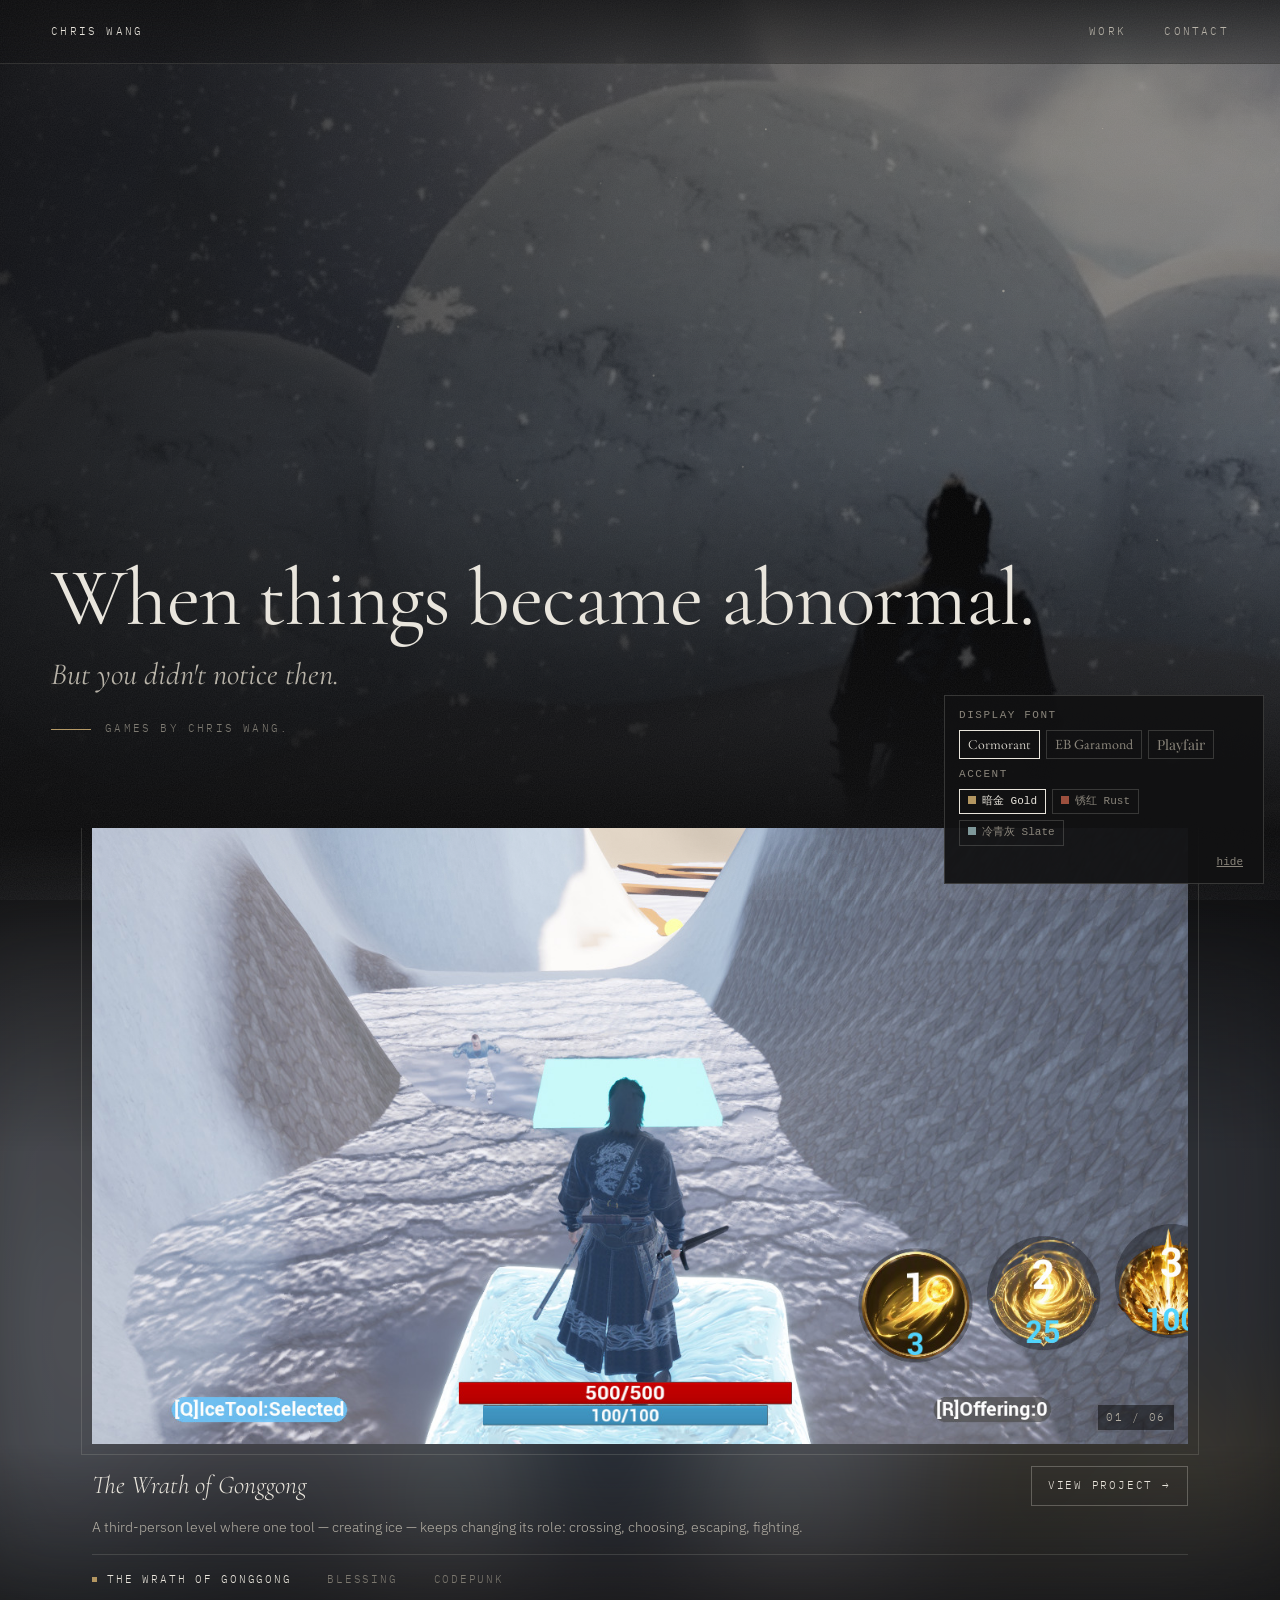
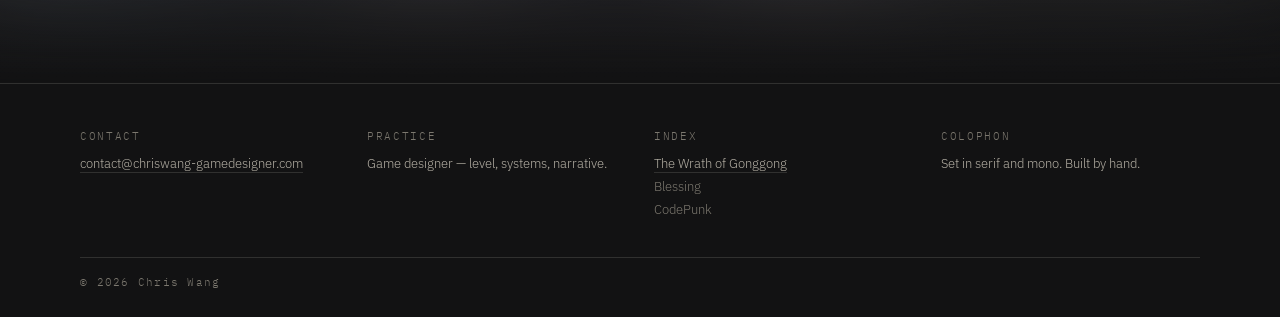
==== commit be27f5d0: "v2 caption: fixed-height layout, bordered View project button, image counter as corner badge Co-Auth" ====
--- a/index.html
+++ b/index.html
@@ -40,15 +40,13 @@
       <div class="reel" data-reel>
         <div class="reel-frame">
           <div class="reel-stage" aria-live="polite"></div>
+          <span class="reel-count"></span>
           <button class="reel-arrow prev" type="button" aria-label="Previous image">&#8249;</button>
           <button class="reel-arrow next" type="button" aria-label="Next image">&#8250;</button>
         </div>
         <div class="reel-caption">
-          <div class="reel-head">
-            <a class="reel-title" href="#"></a>
-            <a class="reel-link" href="#"></a>
-          </div>
-          <span class="reel-count"></span>
+          <a class="reel-title" href="#"></a>
+          <a class="reel-link" href="#"></a>
           <p class="reel-summary"></p>
         </div>
         <div class="reel-tabs" role="tablist" aria-label="Projects"></div>
--- a/assets/site.css
+++ b/assets/site.css
@@ -229,7 +229,7 @@
   font-size: clamp(17px, 1.7vw, 22px);
   color: var(--ink-2);
 }
-.reel-slide.is-text .t-meta { margin-top: 26px; }
+.reel-slide.is-text .t-meta { margin-top: 22px; }
 
 .reel-arrow {
   position: absolute;
@@ -254,47 +254,62 @@
 .reel-caption {
   display: grid;
   grid-template-columns: 1fr auto;
-  align-items: baseline;
+  align-items: center;
   column-gap: 28px;
-  margin-top: 24px;
+  margin-top: 22px;
   padding-bottom: 16px;
   border-bottom: 1px solid var(--line);
 }
-.reel-head { display: flex; align-items: baseline; flex-wrap: wrap; gap: 6px 22px; }
-.reel-title, .reel-link {
-  text-decoration: underline;
-  text-decoration-thickness: 1px;
-  text-underline-offset: 0.28em;
-  text-decoration-color: rgba(233, 229, 220, 0.35);
-  transition: text-decoration-color .2s, color .2s;
-}
 .reel-title {
   font-family: var(--font-display);
   font-style: italic;            /* titles of works: italic in English */
   font-size: clamp(22px, 2vw, 28px);
+  line-height: 1.2;
   color: var(--ink);
-}
-.reel-title:not([href]) { text-decoration: none; }
+  text-decoration: none;
+  transition: color .2s;
+}
+.reel-title[href]:hover, .reel-title[href]:focus-visible { color: #fff; }
 .reel-link {
+  display: inline-flex;
+  align-items: center;
+  gap: 10px;
+  padding: 10px 16px;
+  border: 1px solid rgba(233, 229, 220, 0.28);
   font-family: var(--font-mono);
   font-size: 11px;
   letter-spacing: 0.16em;
   text-transform: uppercase;
-  color: var(--ink-2);
-}
-.reel-title[href]:hover, .reel-link:hover,
-.reel-title[href]:focus-visible, .reel-link:focus-visible { text-decoration-color: var(--accent); }
-.reel-link:hover, .reel-link:focus-visible { color: var(--ink); }
-.reel-link[hidden] { display: none; }
-.reel-count { font-family: var(--font-mono); font-size: 11px; letter-spacing: 0.16em; color: var(--ink-3); }
+  text-decoration: none;
+  color: var(--ink);
+  white-space: nowrap;
+  transition: border-color .2s, background .2s;
+}
+.reel-link:hover, .reel-link:focus-visible { border-color: var(--accent); background: rgba(233, 229, 220, 0.04); }
+.reel-link.is-off { visibility: hidden; }   /* keeps the row height fixed */
 .reel-summary {
   grid-column: 1 / -1;
-  margin: 8px 0 0;
-  max-width: 62em;
+  margin: 10px 0 0;
+  height: 1.6em;                 /* fixed: one line, never shifts the tabs */
   font-size: 14px;
-  color: var(--ink-2);
-}
-.reel-summary:empty { display: none; }
+  line-height: 1.6;
+  color: var(--ink-2);
+  white-space: nowrap;
+  overflow: hidden;
+  text-overflow: ellipsis;
+}
+.reel-count {
+  position: absolute;
+  right: 14px; bottom: 14px;
+  z-index: 3;
+  padding: 4px 8px;
+  background: rgba(11, 11, 12, 0.55);
+  font-family: var(--font-mono);
+  font-size: 10.5px;
+  letter-spacing: 0.14em;
+  color: var(--ink-2);
+}
+.reel-count:empty { display: none; }
 
 .reel-tabs {
   display: flex;
